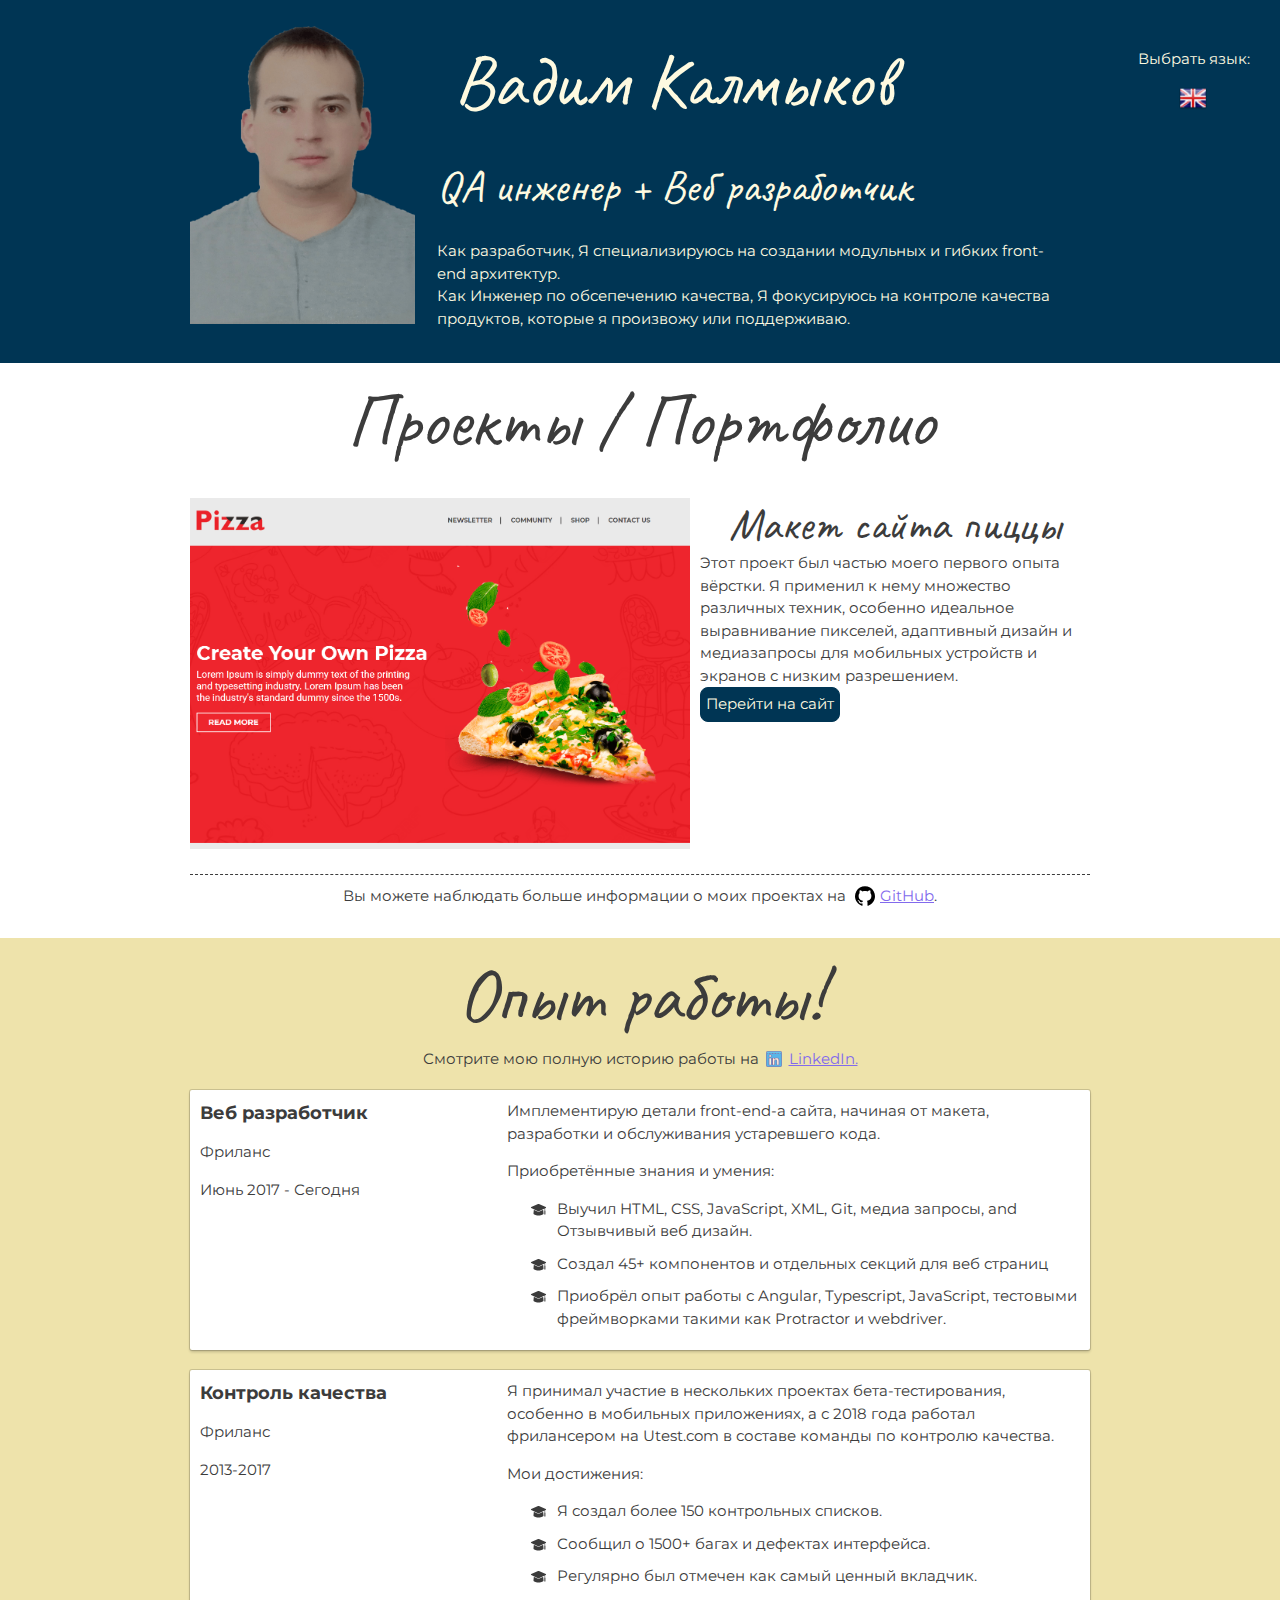
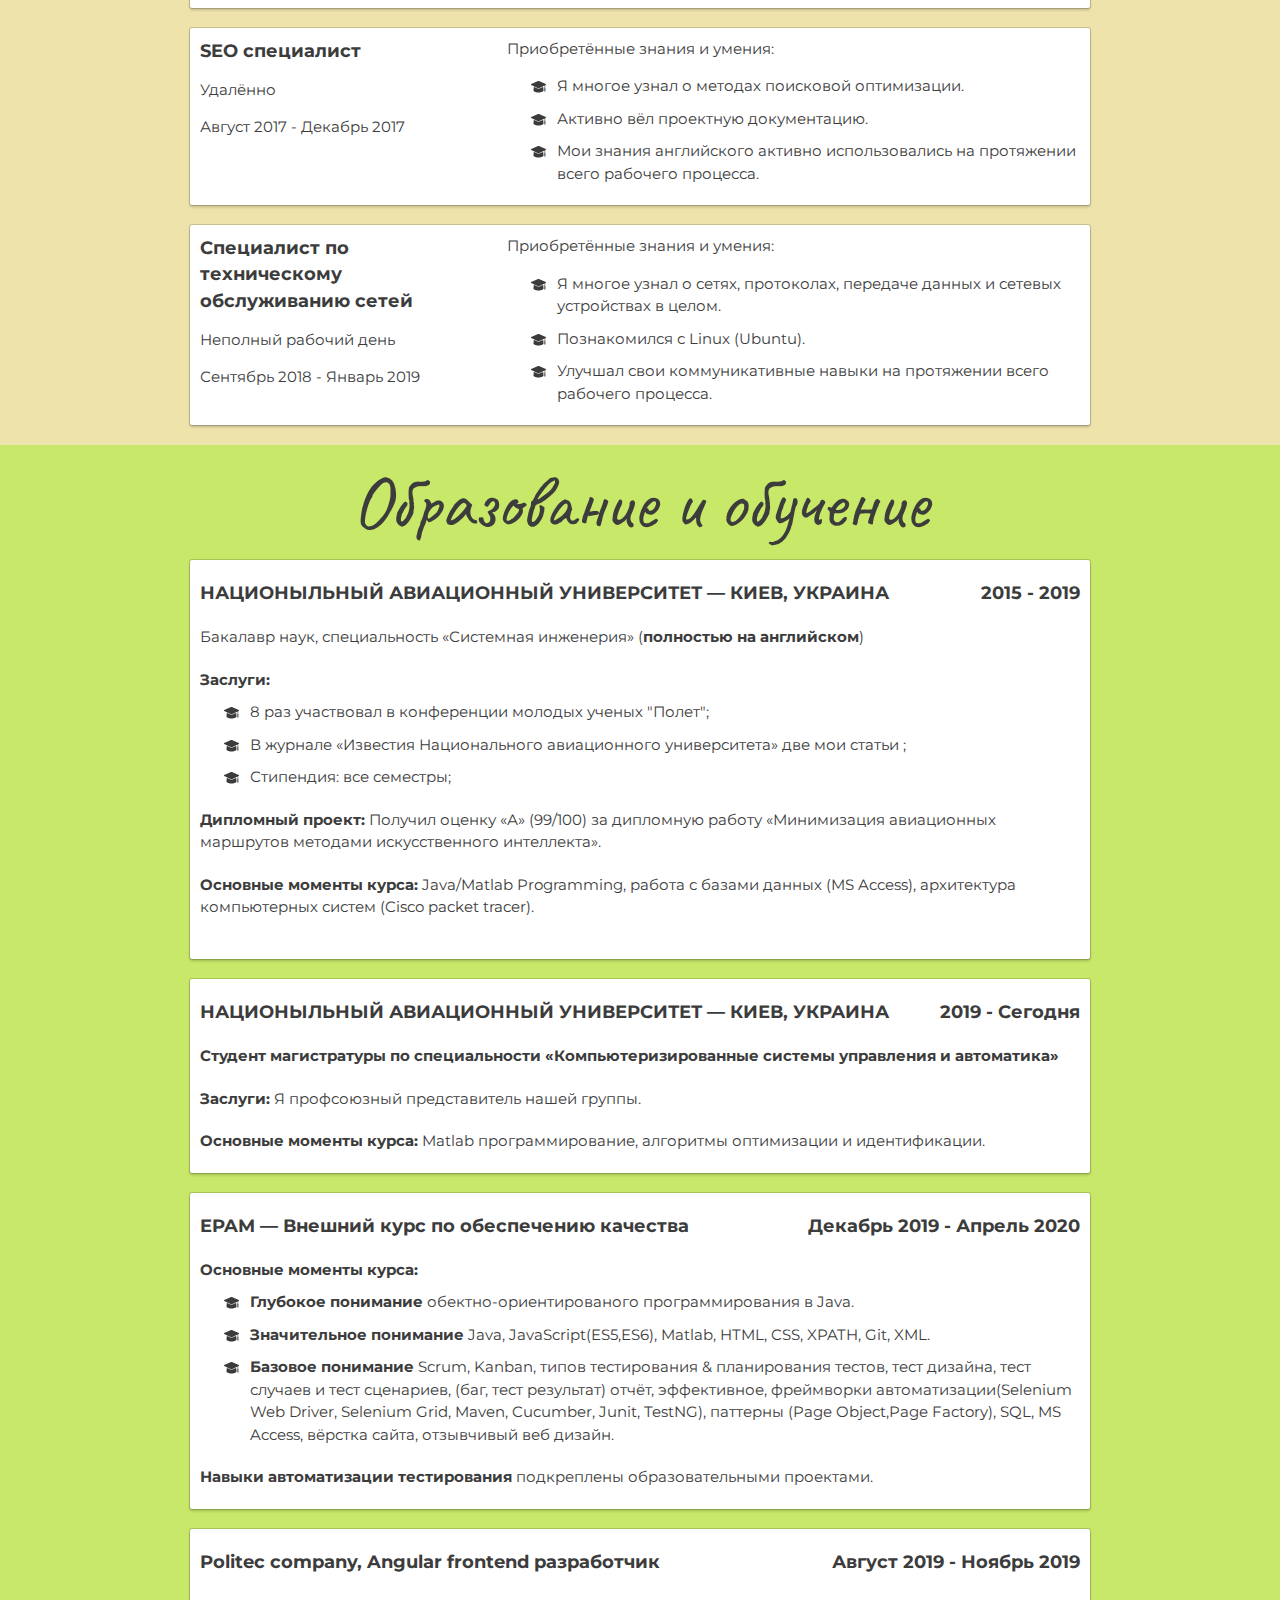
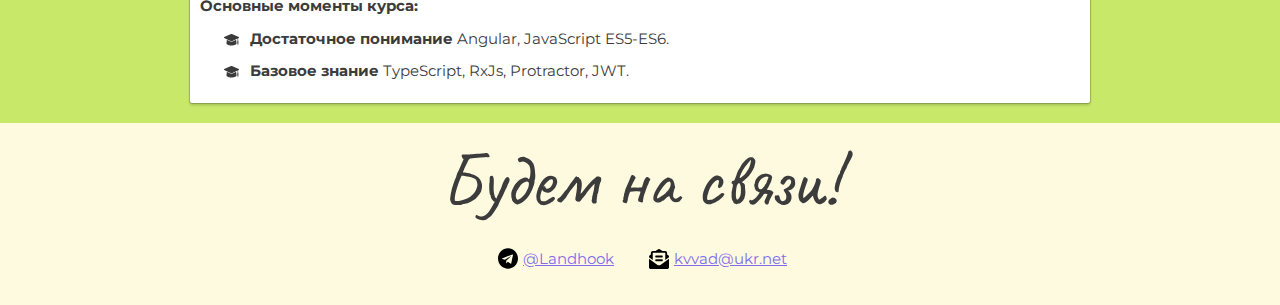
==== ru/ru.html @ dae9f6f8 "Russian localization added" ====
<!DOCTYPE html>
<html lang="ru">

<head>
    <meta charset="UTF-8">
    <title>Vadym Kalmykov</title>
    <link href="https://fonts.googleapis.com/css?family=Caveat|Montserrat:400,600&display=swap" rel="stylesheet">
    <link rel="stylesheet" href="../styles.css">
</head>

<body>
    <div class="container">
        <div class="wrapper">
            <main>
                <!-- *****************  About / Profile  ************************** -->
                <header>
                    <div class="lang">
                        <p>Выбрать язык:</p>
                        <a href="../index.html" class="flag"><img src="../img/uk.png" alt="English"></a>
                    </div>
                    <div class="content-wrap">
                        <img src="../img/kalmykov.png" alt="">
                        <div class="header-wrap">
                            <h1>Вадим Калмыков</h1>
                            <h2>QA инженер + Веб разработчик</h2>
                            <p>Как разработчик, Я специализируюсь на создании модульных и гибких front-end архитектур. <br> Как Инженер по обсепечению качества, Я фокусируюсь на контроле качества продуктов, которые я произвожу или поддерживаю.</p>
                        </div>
                    </div>
                </header>
                <!-- ******************** PROJECTS / PORTFOLIO *********************** -->
                <section class="portfolio">
                    <div class="content-wrap">
                        <h1>Проекты / Портфолио</h1>
                        <section class="project-item">
                            <img src="../img/pizza-layout.png" alt="">
                            <h2>Макет сайта пиццы</h2>
                            <p>Этот проект был частью моего первого опыта вёрстки. Я применил к нему множество различных техник, особенно идеальное выравнивание пикселей, адаптивный дизайн и медиазапросы для мобильных устройств и экранов с низким разрешением.</p>
                            <p><a class="btn" href="https://groomwall.github.io/pizza_layout/">Перейти на сайт</a></p>
                        </section>
                        <p>Вы можете наблюдать больше информации о моих проектах на <a href="https://github.com/GroomWall/" class="hyperlink"><img class="logo" src="../img/github.svg">GitHub</a>.</p>
                    </div>
                </section>
                <!-- ******************** Work Experience ******************** -->
                <section class="work">
                    <div class="content-wrap">
                        <h1>Опыт работы!</h1>
                        <p>Смотрите мою полную историю работы на<a href="https://www.linkedin.com/in/vadym-kalmykov-1a1b481a7/" class="hyperlink"><img class="logo" src="../img/linkedin.png">LinkedIn.</a></p>
                        <section class="work-section shader">
                            <div class="job-details">
                                <h3>Веб разработчик</h3>
                                <p>Фриланс</p>
                                <p>Июнь 2017 - Сегодня</p>
                            </div>
                            <div class="job-summary">
                                <p>Имплементирую детали front-end-a сайта, начиная от макета, разработки и обслуживания устаревшего кода.</p>
                                <p>Приобретённые знания и умения:</p>
                                <ul class="contributions">
                                    <li class="li-marker">Выучил HTML, CSS, JavaScript, XML, Git, медиа запросы, and Отзывчивый веб дизайн.</li>
                                    <li class="li-marker">Создал 45+ компонентов и отдельных секций для веб страниц</li>
                                    <li class="li-marker">Приобрёл опыт работы с Angular, Typescript, JavaScript, тестовыми фреймворками такими как Protractor и webdriver.</li>
                                </ul>
                            </div>
                        </section>
                        <section class="work-section shader">
                            <div class="job-details">
                                <h3>Контроль качества</h3>
                                <p>Фриланс</p>
                                <p>2013-2017</p>
                            </div>
                            <div class="job-summary">
                                <p>Я принимал участие в нескольких проектах бета-тестирования, особенно в мобильных приложениях, а с 2018 года работал фрилансером на Utest.com в составе команды по контролю качества.</p>
                                <p>Мои достижения:</p>
                                <ul class="contributions">
                                    <li class="li-marker">Я создал более 150 контрольных списков.</li>
                                    <li class="li-marker">Сообщил о 1500+ багах и дефектах интерфейса.</li>
                                    <li class="li-marker">Регулярно был отмечен как самый ценный вкладчик.</li>
                                </ul>
                            </div>
                        </section>
                        <section class="work-section shader">
                            <div class="job-details">
                                <h3>SEO специалист</h3>
                                <p>Удалённо</p>
                                <p>Август 2017 - Декабрь 2017</p>
                            </div>
                            <div class="job-summary">
                                <p>Приобретённые знания и умения:</p>
                                <ul class="contributions">
                                    <li class="li-marker">Я многое узнал о методах поисковой оптимизации.</li>
                                    <li class="li-marker">Активно вёл проектную документацию.</li>
                                    <li class="li-marker">Мои знания английского активно использовались на протяжении всего рабочего процесса.</li>
                                </ul>
                            </div>
                        </section>
                        <section class="work-section shader">
                            <div class="job-details">
                                <h3>Специалист по техническому обслуживанию сетей</h3>
                                <p>Неполный рабочий день</p>
                                <p>Сентябрь 2018 - Январь 2019</p>
                            </div>
                            <div class="job-summary">
                                <p>Приобретённые знания и умения:</p>
                                <ul class="contributions">
                                    <li class="li-marker">Я многое узнал о сетях, протоколах, передаче данных и сетевых устройствах в целом.</li>
                                    <li class="li-marker">Познакомился с Linux (Ubuntu).</li>
                                    <li class="li-marker">Улучшал свои коммуникативные навыки на протяжении всего рабочего процесса.</li>
                                </ul>
                            </div>
                        </section>
                </section>
                <!-- ******************** Education & CERTIFICATIONS ******************** -->
                <section class="education">
                    <div class="content-wrap">
                        <h1>Образование и обучение</h1>
                        <section class="education-item shader">
                            <h3>НАЦИОНЫЛЬНЫЙ АВИАЦИОННЫЙ УНИВЕРСИТЕТ — КИЕВ, УКРАИНА <span>2015 - 2019</span></h3>
                            <p>Бакалавр наук, специальность «Системная инженерия» (<b>полностью на английском</b>)</p>
                            <p><b>Заслуги:</b></p>
                            <ul>
                                <li class="li-marker li-education">8 раз участвовал в конференции молодых ученых "Полет";</li>
                                <li class="li-marker li-education">В журнале «Известия Национального авиационного университета» две мои статьи ;</li>
                                <li class="li-marker li-education">Стипендия: все семестры;</li>
                            </ul>
                            <p><b>Дипломный проект:</b> Получил оценку «А» (99/100) за дипломную работу «Минимизация авиационных маршрутов методами искусственного интеллекта».</p>
                            <p><b>Основные моменты курса:</b> Java/Matlab Programming, работа с базами данных (MS Access), архитектура компьютерных систем (Cisco packet tracer).</p>
                            </p>
                        </section>
                        <section class="education-item shader">
                            <h3>НАЦИОНЫЛЬНЫЙ АВИАЦИОННЫЙ УНИВЕРСИТЕТ — КИЕВ, УКРАИНА <span>2019 - Сегодня</span></h3>
                            <p><b>Студент магистратуры по специальности «Компьютеризированные системы управления и автоматика»</b></p>
                            <p><b>Заслуги:</b> Я профсоюзный представитель нашей группы.</p>
                            <p><b>Основные моменты курса:</b> Matlab программирование, алгоритмы оптимизации и идентификации.</p>
                        </section>
                        <section class="education-item shader">
                            <h3>EPAM — Внешний курс по обеспечению качества <span>Декабрь 2019 - Апрель 2020</span></h3>
                            <p><b>Основные моменты курса:</b></p>
                            <ul>
                                <li class="li-marker li-education"><b>Глубокое понимание</b> обектно-ориентированого программирования в Java.</li>
                                <li class="li-marker li-education"><b>Значительное понимание</b> Java, JavaScript(ES5,ES6), Matlab, HTML, CSS, XPATH, Git, XML.</li>
                                <li class="li-marker li-education"><b>Базовое понимание</b> Scrum, Kanban, типов тестирования & планирования тестов, тест дизайна, тест случаев и тест сценариев, (баг,
                                    тест результат) отчёт, эффективное, фреймворки автоматизации(Selenium Web Driver, Selenium Grid, Maven, Cucumber, Junit,
                                    TestNG), паттерны (Page Object,Page Factory), SQL, MS Access, вёрстка сайта, отзывчивый веб дизайн.</li>
                            </ul>
                            <p><b>Навыки автоматизации тестирования</b> подкреплены образовательными проектами.</ P>
                        </section>
                        <section class="education-item shader">
                            <h3>Politec company, Angular frontend разработчик <span>Август 2019 - Ноябрь 2019</span></h3>
                            <p><b>Основные моменты курса:</b></p>
                            <ul>
                                <li class="li-marker li-education"><b>Достаточное понимание</b> Angular, JavaScript ES5-ES6.</li>
                                <li class="li-marker li-education"><b>Базовое знание</b> TypeScript, RxJs, Protractor, JWT.</li>
                            </ul>
                        </section>
                    </div>
                </section>
                <!-- ******************** Contact Info ******************** -->
                <footer class="contacts">
                    <div class="content-wrap">
                        <h1>Будем на связи!</h1>
                        <ul class="contact-list">
                            <li><a href="#" class="hyperlink link"><img class="logo" src="../img/telegram.svg">@Landhook</a></li>
                            <li><a href="#" class="hyperlink link"><img class="logo" src="../img/envelop.svg">kvvad@ukr.net</a></li>
                        </ul>
                    </div>
                </footer>
            </main>
        </div>
    </div>
</body>

</html>
---- styles.css ----
/* COLORS
#F5F5F5 
#3C3C3C 
#6CCFF6 
#FAFF70 
#00B2CA 
#FBD1A2
#FFB7FF
#826AED
*/


/*-------------------------Global Styles------------------------------*/

* {
    margin: 0;
    padding: 0;
    box-sizing: border-box;
}

/* ---------The Box Model Fix----------*/
*,
*:before,
*:after {
    box-sizing: inherit;
}

body {
    color: #3C3C3C;
    font-family: 'Montserrat', sans-serif;
    font-size: 15px;
    line-height: 1.5;
}

img {
    width: 500px;
}

h1 {
    font-size: 5em;
    line-height: 1;
}

h1,
h2 {
    font-family: 'Caveat', cursive;
    font-weight: 400;
    margin: 0;
}

h2 {
    font-size: 3em;
    line-height: 1.2;
}

ul {
    list-style: none;
}

.container {
    position: relative;
    background-color: wheat;
    height: 100%;
    width: 100%;
}

.hyperlink {
    color: #826AED;
}

.hyperlink:hover {
    text-decoration: none;
}

.content-wrap {
    width: 900px;
    margin: 0 auto;
    padding: 20px 0;
}

.shader {
    background: #fff;
    padding: 10px;
    margin-top: 20px;
    box-shadow: 0 0 0 1px rgba(0, 0, 0, .15), 0 2px 3px rgba(0, 0, 0, .2);
    transition: box-shadow 83ms;
    border-radius: 2px;
}

.li-marker {
    margin-bottom: 10px;
}

.li-marker:before {
    background-image: url(img/grad-hat.svg);
    background-size: 17px 17px;
    background-repeat: no-repeat;
    display: inline-block;
    width: 17px;
    height: 17px;
    margin: 0 10px -5px -27px;
    content: "";
}

/*-------------------------Profile------------------------------*/
header {
    background: #003554;
    color: #fefae0;
}

header img {
    width: 25%;
    margin-right: 2%;
}

header p,
header h1,
header h2 {
    padding: 13px 0;
}

.header-wrap {
    width: 70%;
    display: inline-block;
}

.header-wrap h1 {
    margin-left: -25%;
}

.lang {
    display: inline-block;
    padding: 35px 30px 0 0;
    float: right;
    text-align: center;
}

.flag{
    padding: 40px;
}
/*-------------------------Projects------------------------------*/
.portfolio {
    background: #ffffff;
}

.portfolio .btn {
    color: #fefae0;
    border: 1px solid #003554;
    background: #003554;
    padding: 5px;
    text-decoration: none;
    border-radius: 8px;
    transition: color 0.5s, background 0.5s;
    display: inline-block;
}

.portfolio .btn:hover {
    background: none;
    color: #003554;
    /*background: rgba(0,53,84, 0.6);*/
}

.project-item {
    overflow: hidden;
    border-bottom: 1px dashed #3C3C3C;
    padding: 25px 0;
}

.project-item img {
    float: left;
    margin-right: 10px;
}

.project-item h2 {
    text-align: center;
}

.content-wrap h1 {
    text-align: center;
    margin-bottom: 15px;
}

.content-wrap>p {
    margin: 10px 0;
    text-align: center;
}


/*-------------------------Work Experience------------------------------*/

.work {
    background: #EEE3AB;
}

.work h2 {
    text-align: center;
}

.work h3 {
    margin-bottom: 15px;
}

.work-section {
    display: grid;
    grid-template-columns: 1fr 2fr;
    column-gap: 20px;
}

.work-section p {
    margin-bottom: 15px;
}

.contributions {
    margin-left: 50px;
}

/*-------------------------Education------------------------------*/
.education {
    background: #C7E868;
}

.li-education {
    margin-left: 50px;
}

.education h2 {
    text-align: center;
}

.education-item p,
.education-item h3 {
    padding: 10px 0;
}

.education-item span {
    float: right;
}


/*-------------------------Contact Info------------------------------*/
.contacts {
    background: #fefae0;
}

.contacts h1 {
    color: #3C3C3C;
}

.logo {
    display: inline-block;
    margin-bottom: -5px;
    width: 20px;
    padding: 0 5px;
}

.contact-list {
    list-style-type: none;
    padding: 0;
    display: flex;
    justify-content: center;
}

.link {
    padding: 15px;
    display: inline-block;
}
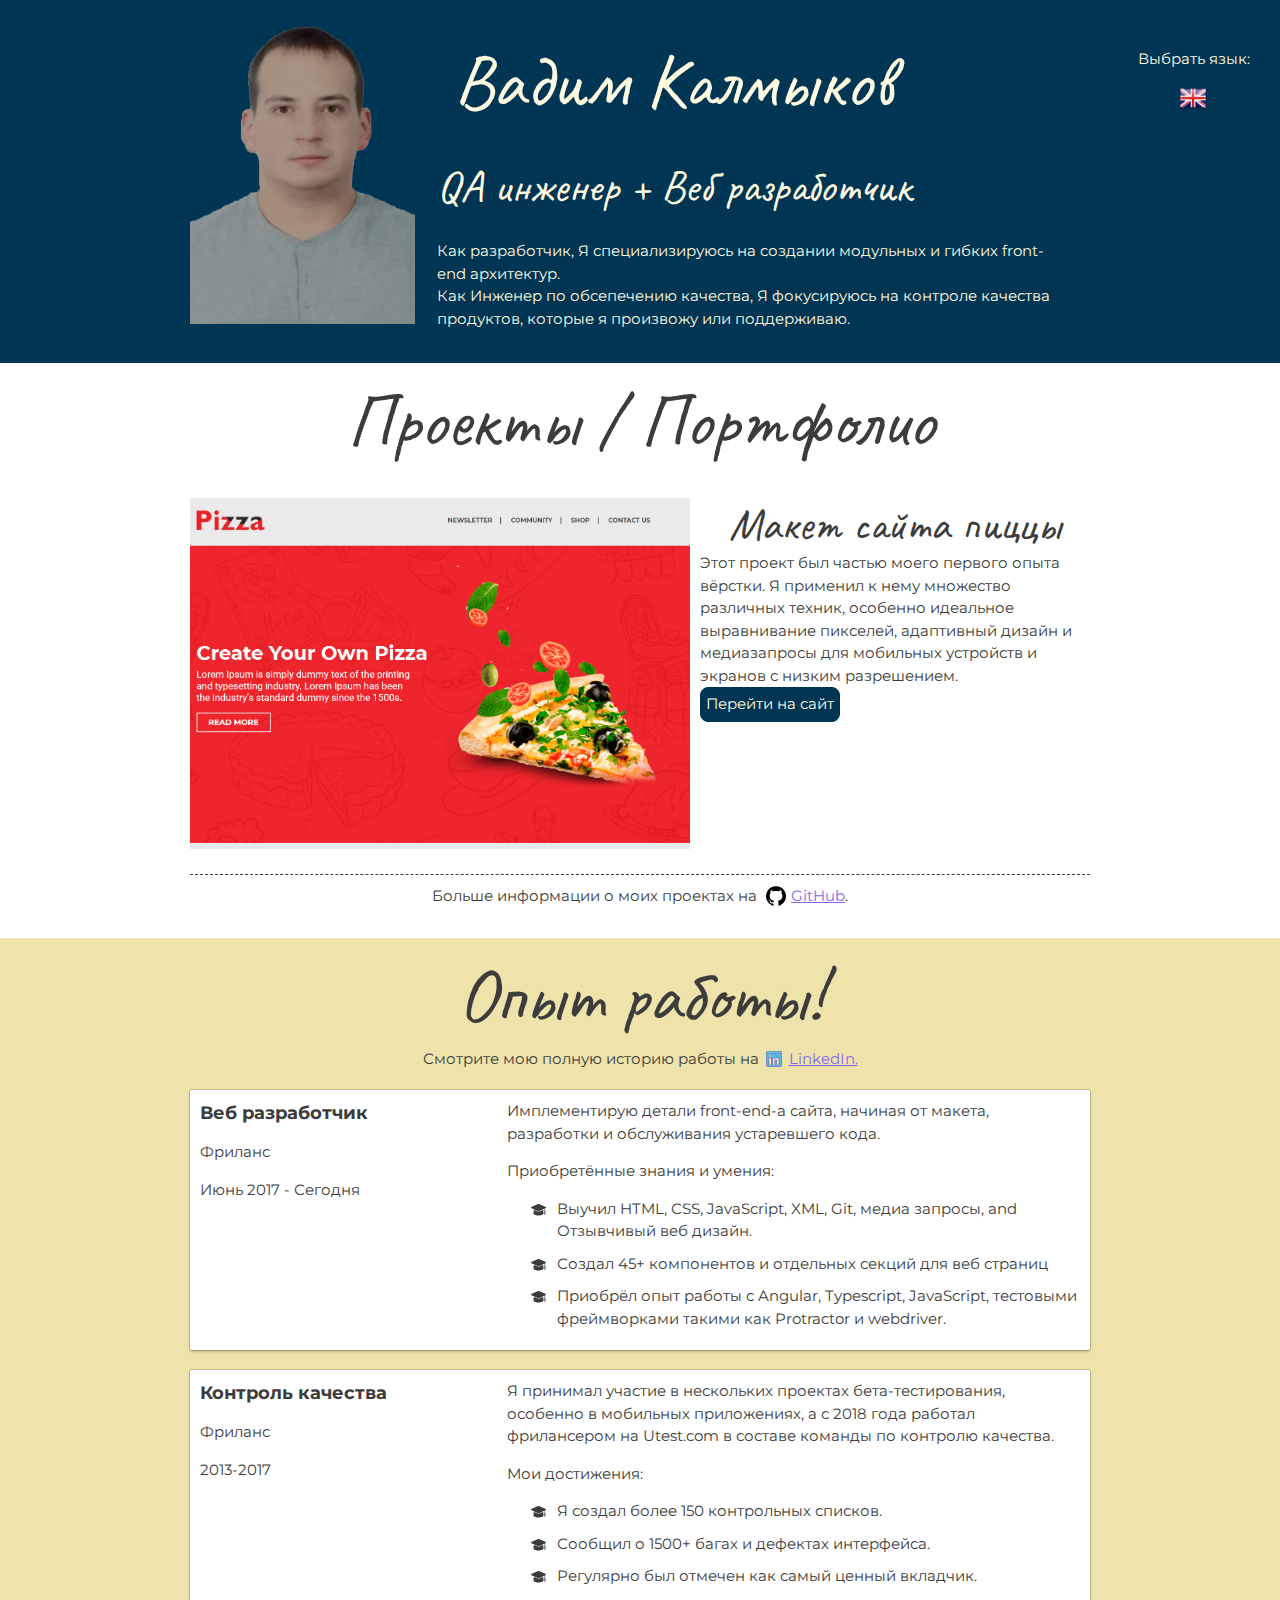
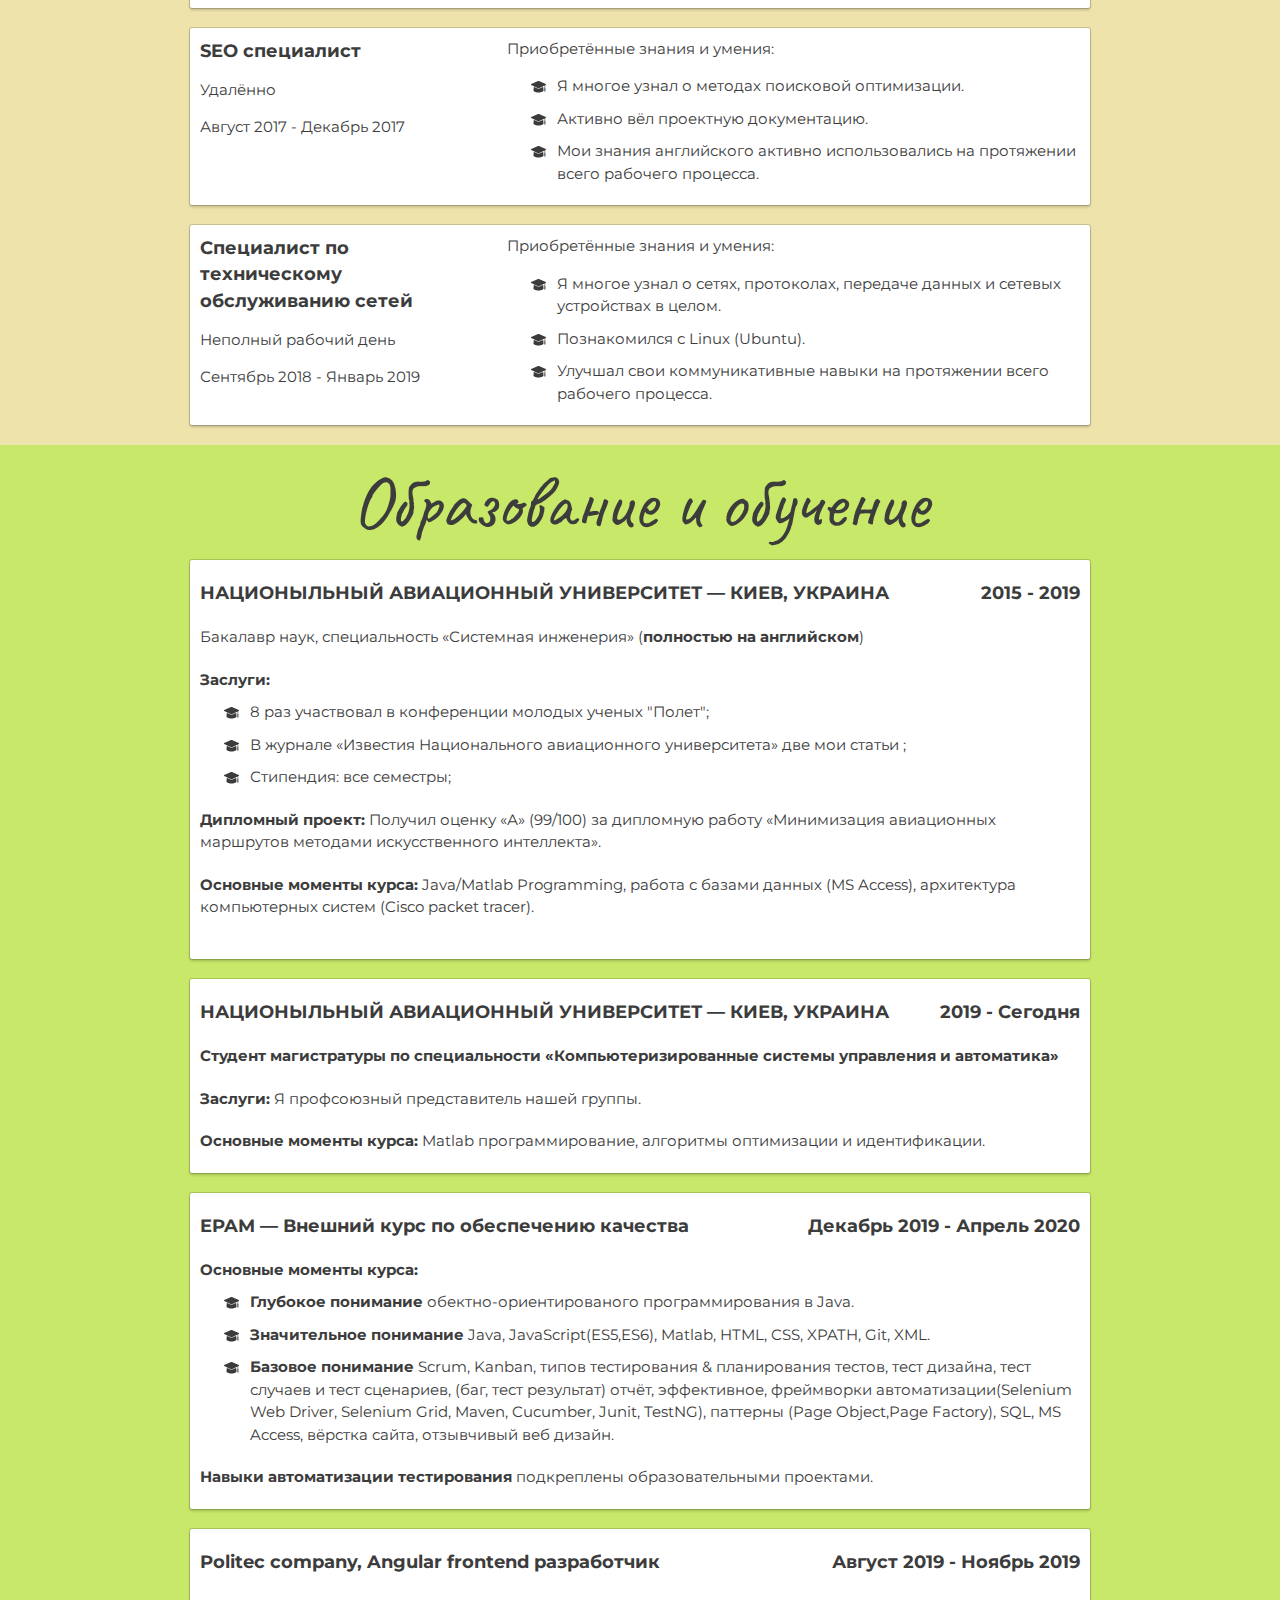
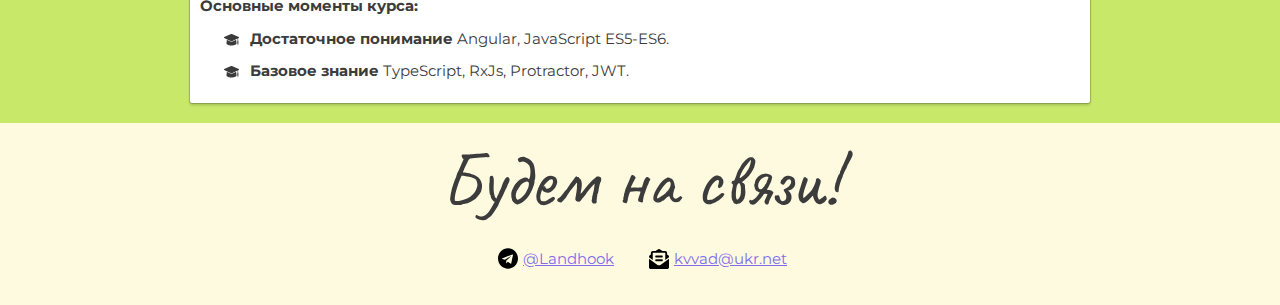
==== commit c9111016: "GitHub deployment fix" ====
--- a/ru/ru.html
+++ b/ru/ru.html
@@ -37,7 +37,7 @@
                             <p>Этот проект был частью моего первого опыта вёрстки. Я применил к нему множество различных техник, особенно идеальное выравнивание пикселей, адаптивный дизайн и медиазапросы для мобильных устройств и экранов с низким разрешением.</p>
                             <p><a class="btn" href="https://groomwall.github.io/pizza_layout/">Перейти на сайт</a></p>
                         </section>
-                        <p>Вы можете наблюдать больше информации о моих проектах на <a href="https://github.com/GroomWall/" class="hyperlink"><img class="logo" src="../img/github.svg">GitHub</a>.</p>
+                        <p>Больше информации о моих проектах на <a href="https://github.com/GroomWall/" class="hyperlink"><img class="logo" src="../img/github.svg">GitHub</a>.</p>
                     </div>
                 </section>
                 <!-- ******************** Work Experience ******************** -->
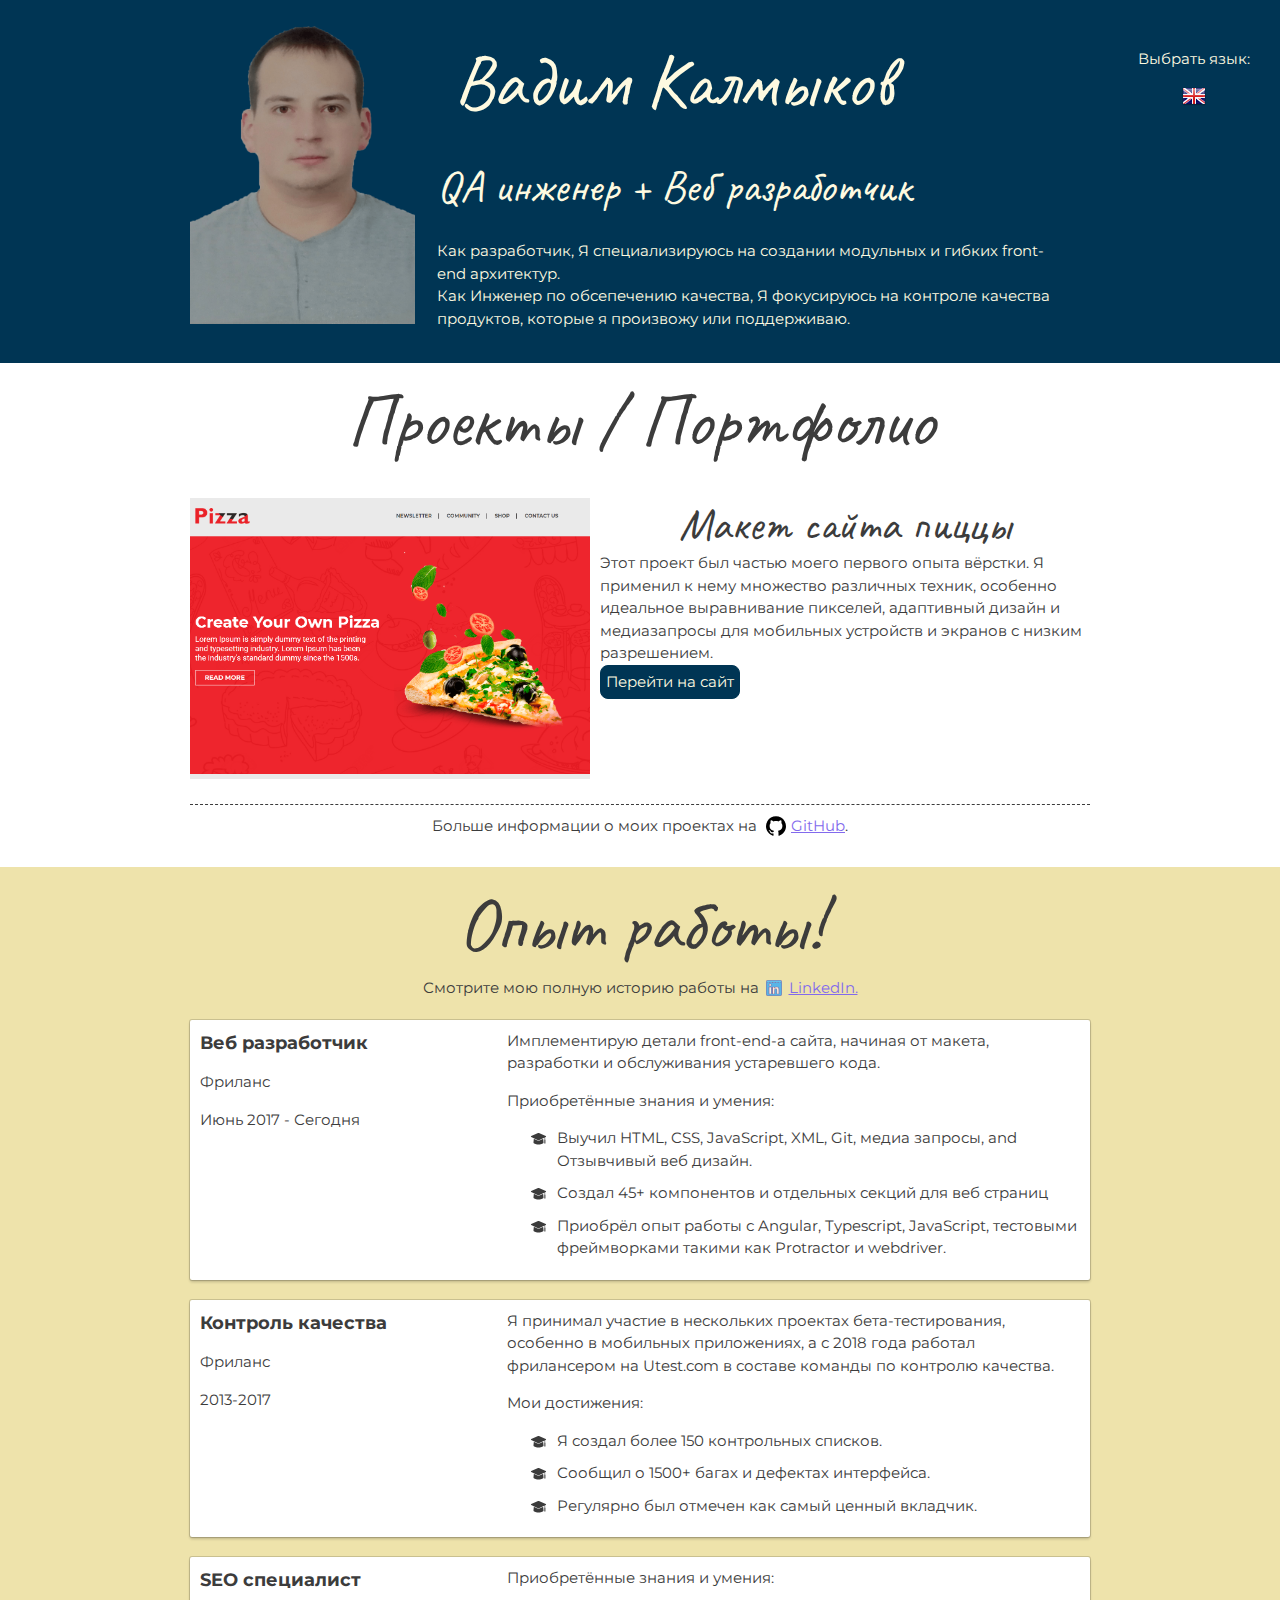
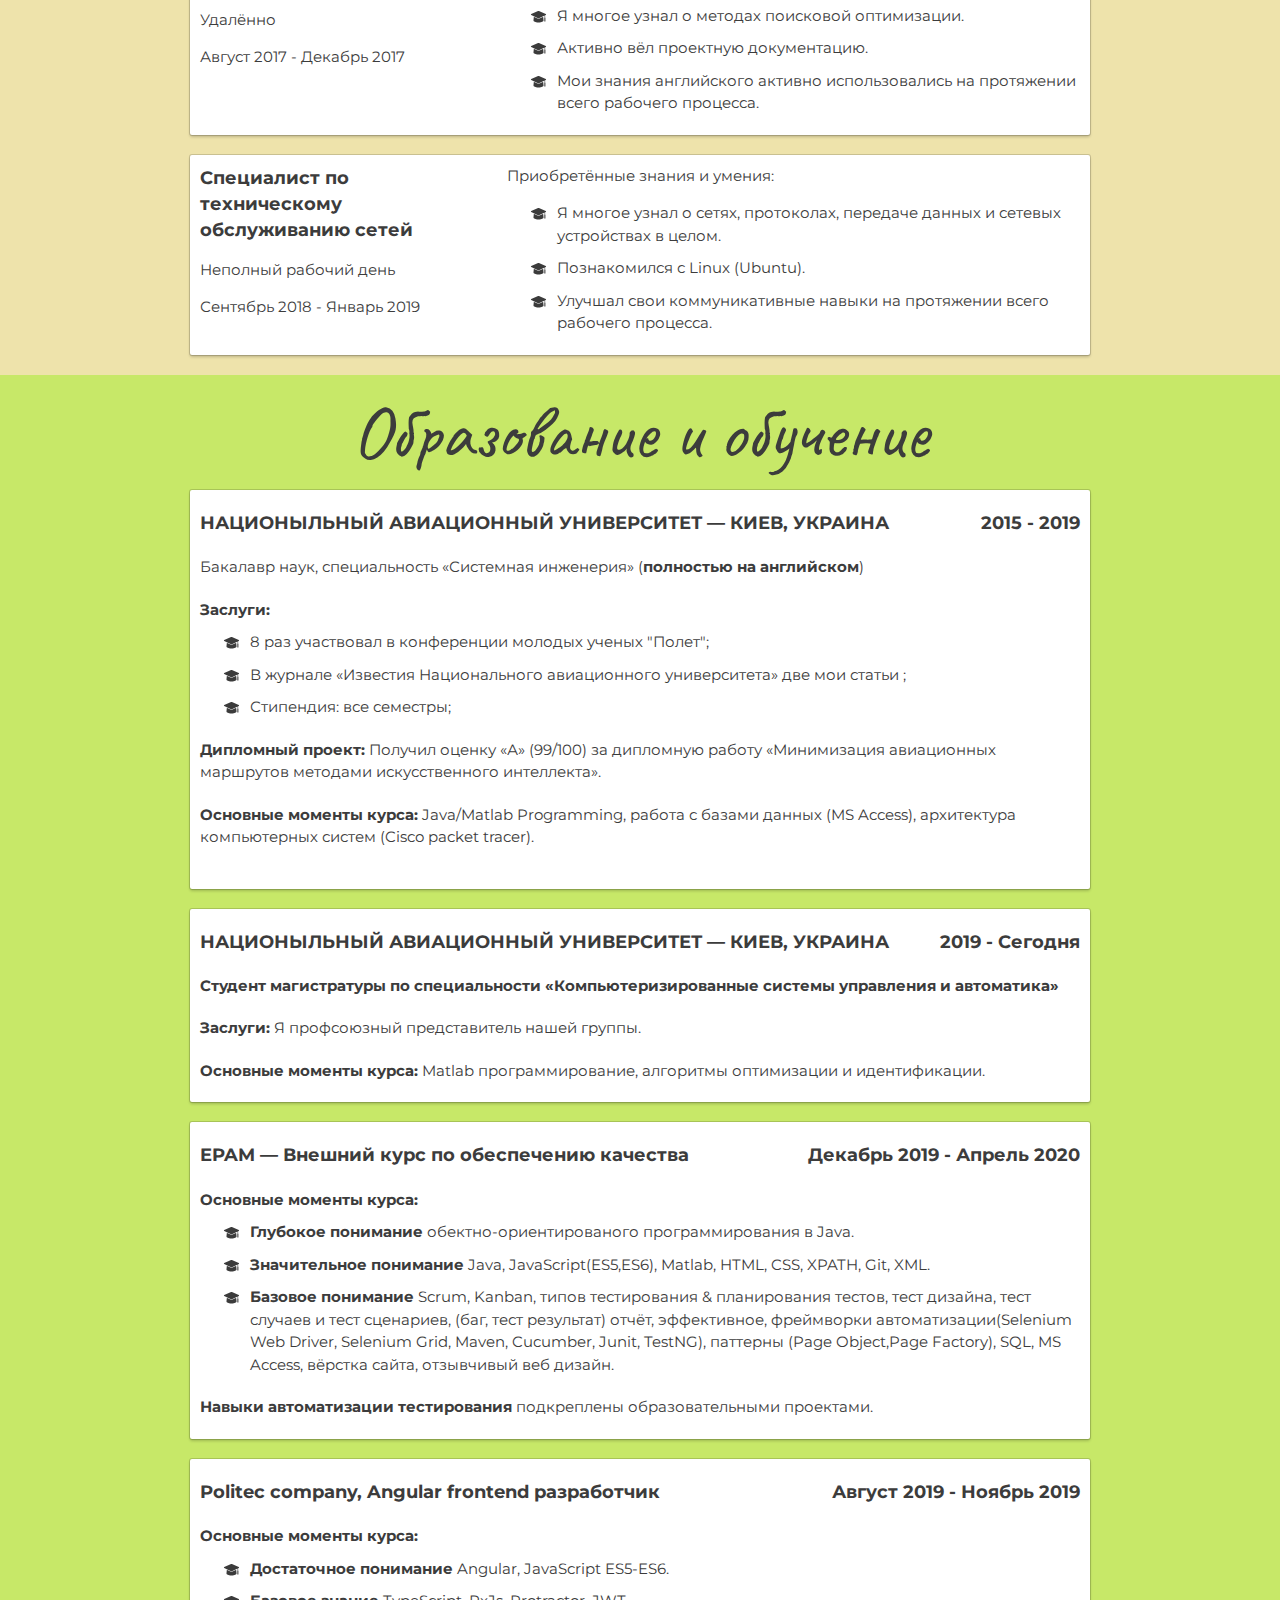
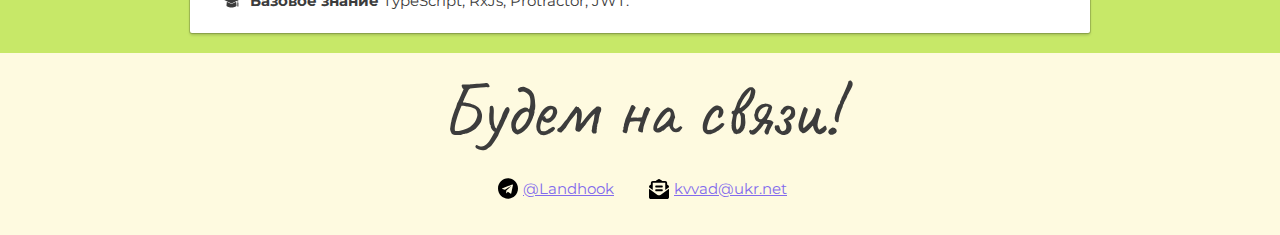
==== commit 58967425: "hot fixes" ====
--- a/ru/ru.html
+++ b/ru/ru.html
@@ -19,7 +19,7 @@
                         <a href="../index.html" class="flag"><img src="../img/uk.png" alt="English"></a>
                     </div>
                     <div class="content-wrap">
-                        <img src="../img/kalmykov.png" alt="">
+                        <img src="../img/kalmykov.png" id="profile-pic">
                         <div class="header-wrap">
                             <h1>Вадим Калмыков</h1>
                             <h2>QA инженер + Веб разработчик</h2>
@@ -32,7 +32,7 @@
                     <div class="content-wrap">
                         <h1>Проекты / Портфолио</h1>
                         <section class="project-item">
-                            <img src="../img/pizza-layout.png" alt="">
+                            <img src="../img/pizza-layout.png" id="pizza">
                             <h2>Макет сайта пиццы</h2>
                             <p>Этот проект был частью моего первого опыта вёрстки. Я применил к нему множество различных техник, особенно идеальное выравнивание пикселей, адаптивный дизайн и медиазапросы для мобильных устройств и экранов с низким разрешением.</p>
                             <p><a class="btn" href="https://groomwall.github.io/pizza_layout/">Перейти на сайт</a></p>
--- a/styles.css
+++ b/styles.css
@@ -32,10 +32,6 @@
     line-height: 1.5;
 }
 
-img {
-    width: 500px;
-}
-
 h1 {
     font-size: 5em;
     line-height: 1;
@@ -108,7 +104,7 @@
     color: #fefae0;
 }
 
-header img {
+#profile-pic {
     width: 25%;
     margin-right: 2%;
 }
@@ -143,6 +139,9 @@
     background: #ffffff;
 }
 
+#pizza {
+    width: 400px;
+}
 .portfolio .btn {
     color: #fefae0;
     border: 1px solid #003554;
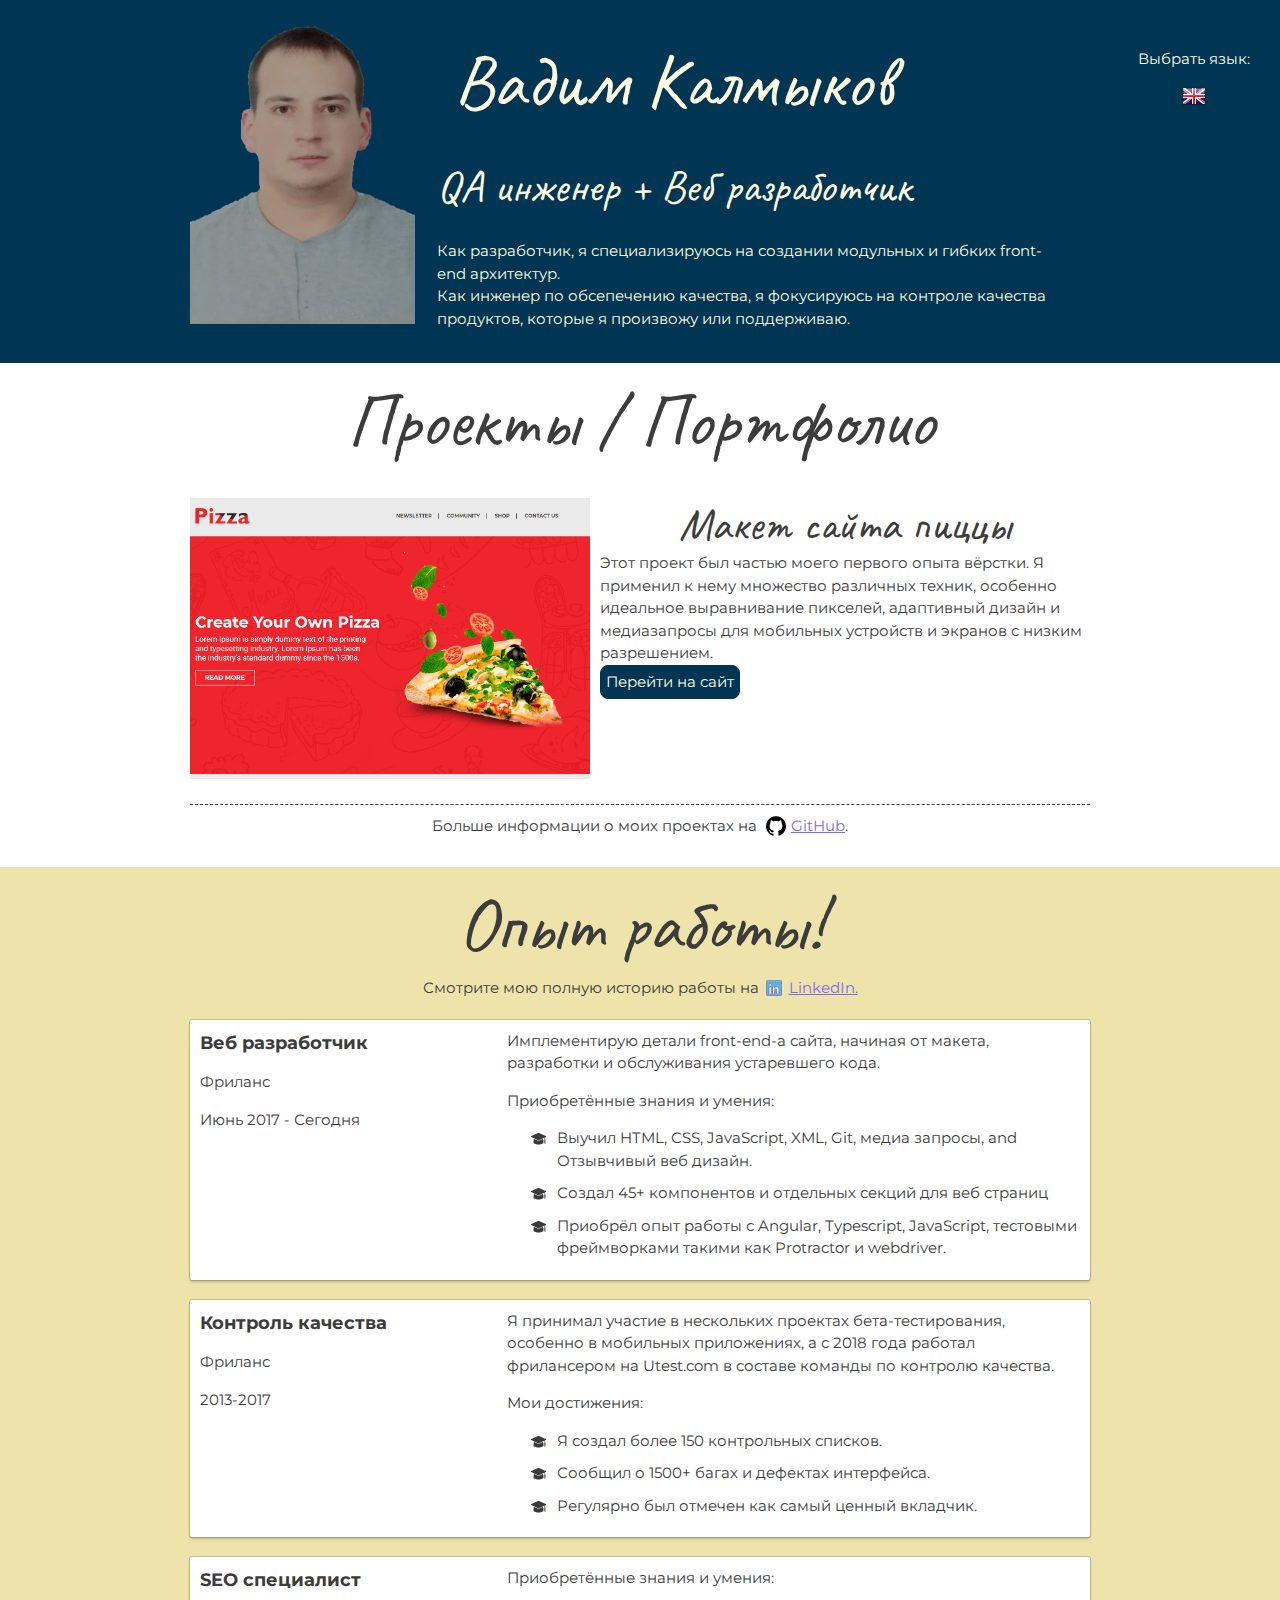
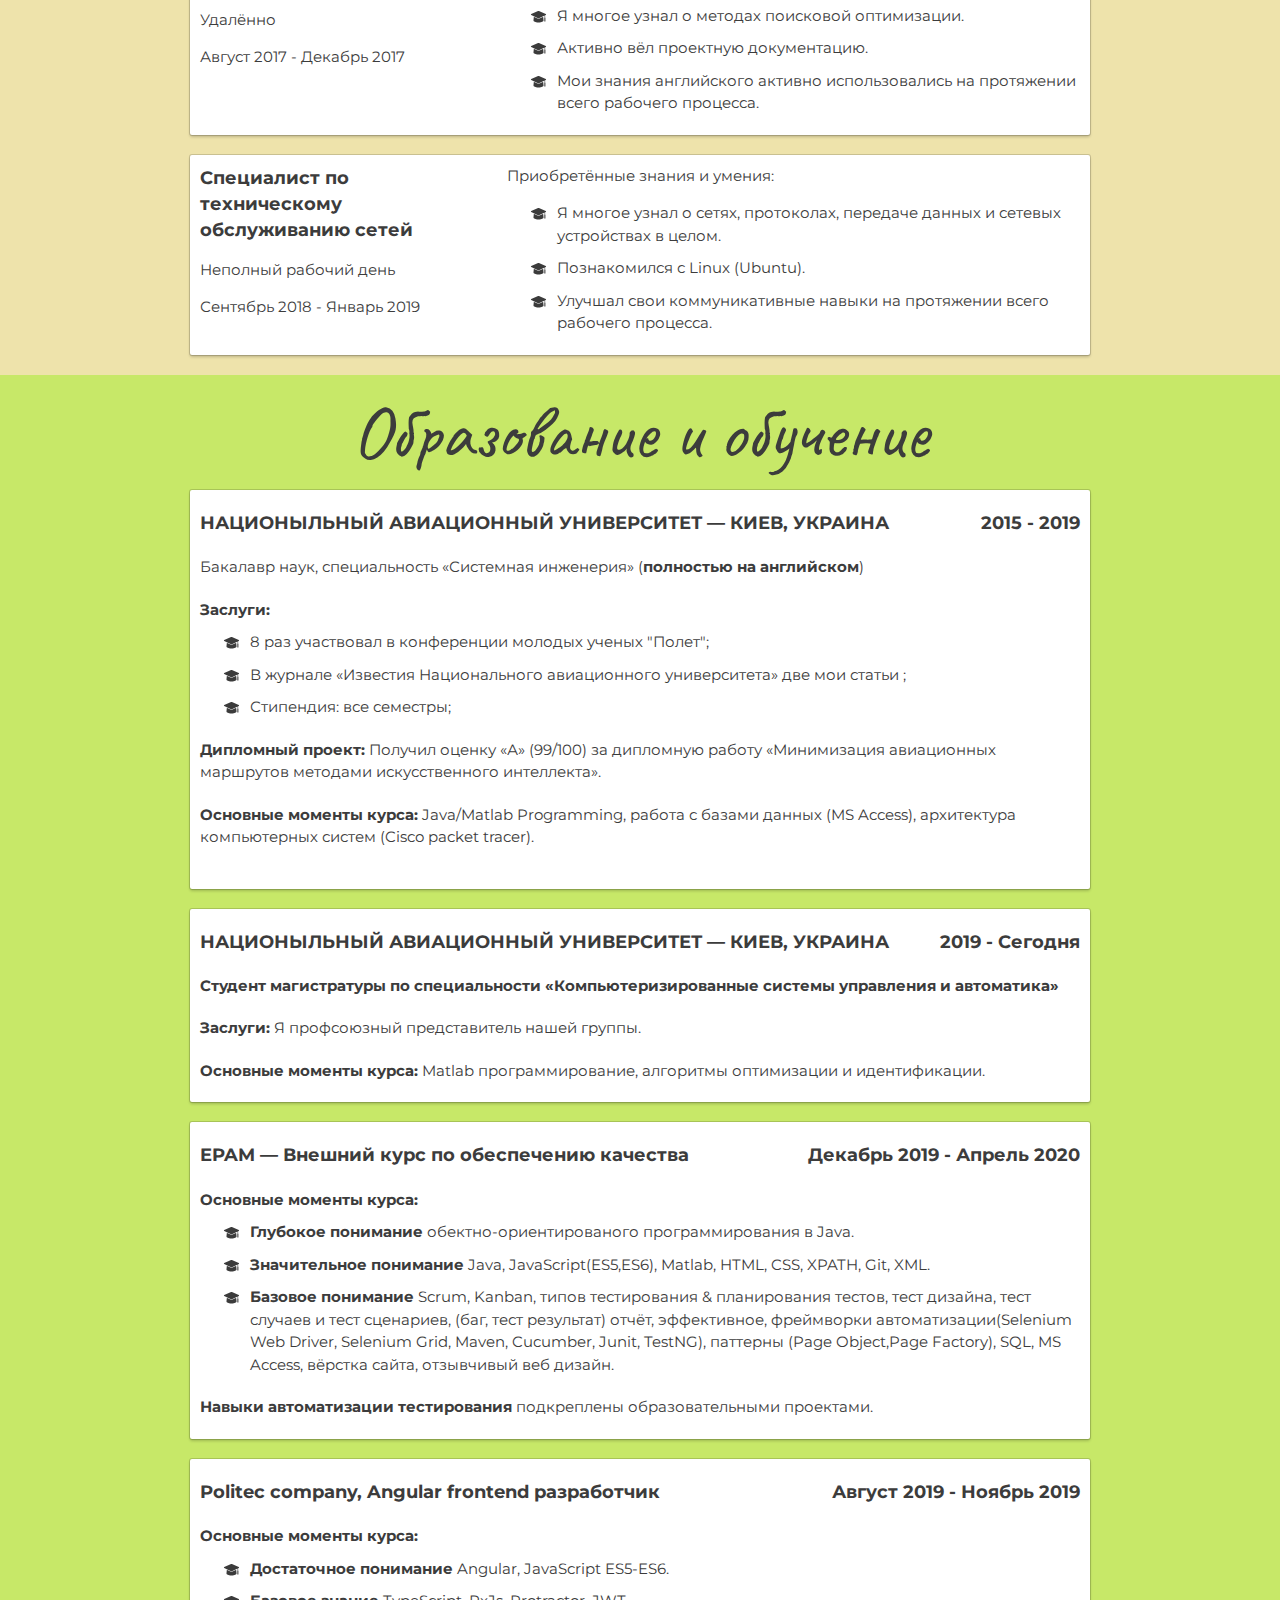
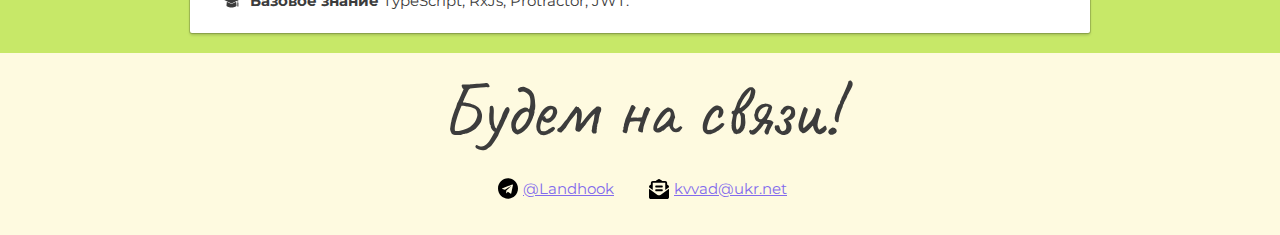
==== commit 639e9176: "Corrected some typos" ====
--- a/ru/ru.html
+++ b/ru/ru.html
@@ -23,7 +23,7 @@
                         <div class="header-wrap">
                             <h1>Вадим Калмыков</h1>
                             <h2>QA инженер + Веб разработчик</h2>
-                            <p>Как разработчик, Я специализируюсь на создании модульных и гибких front-end архитектур. <br> Как Инженер по обсепечению качества, Я фокусируюсь на контроле качества продуктов, которые я произвожу или поддерживаю.</p>
+                            <p>Как разработчик, я специализируюсь на создании модульных и гибких front-end архитектур. <br> Как инженер по обсепечению качества, я фокусируюсь на контроле качества продуктов, которые я произвожу или поддерживаю.</p>
                         </div>
                     </div>
                 </header>
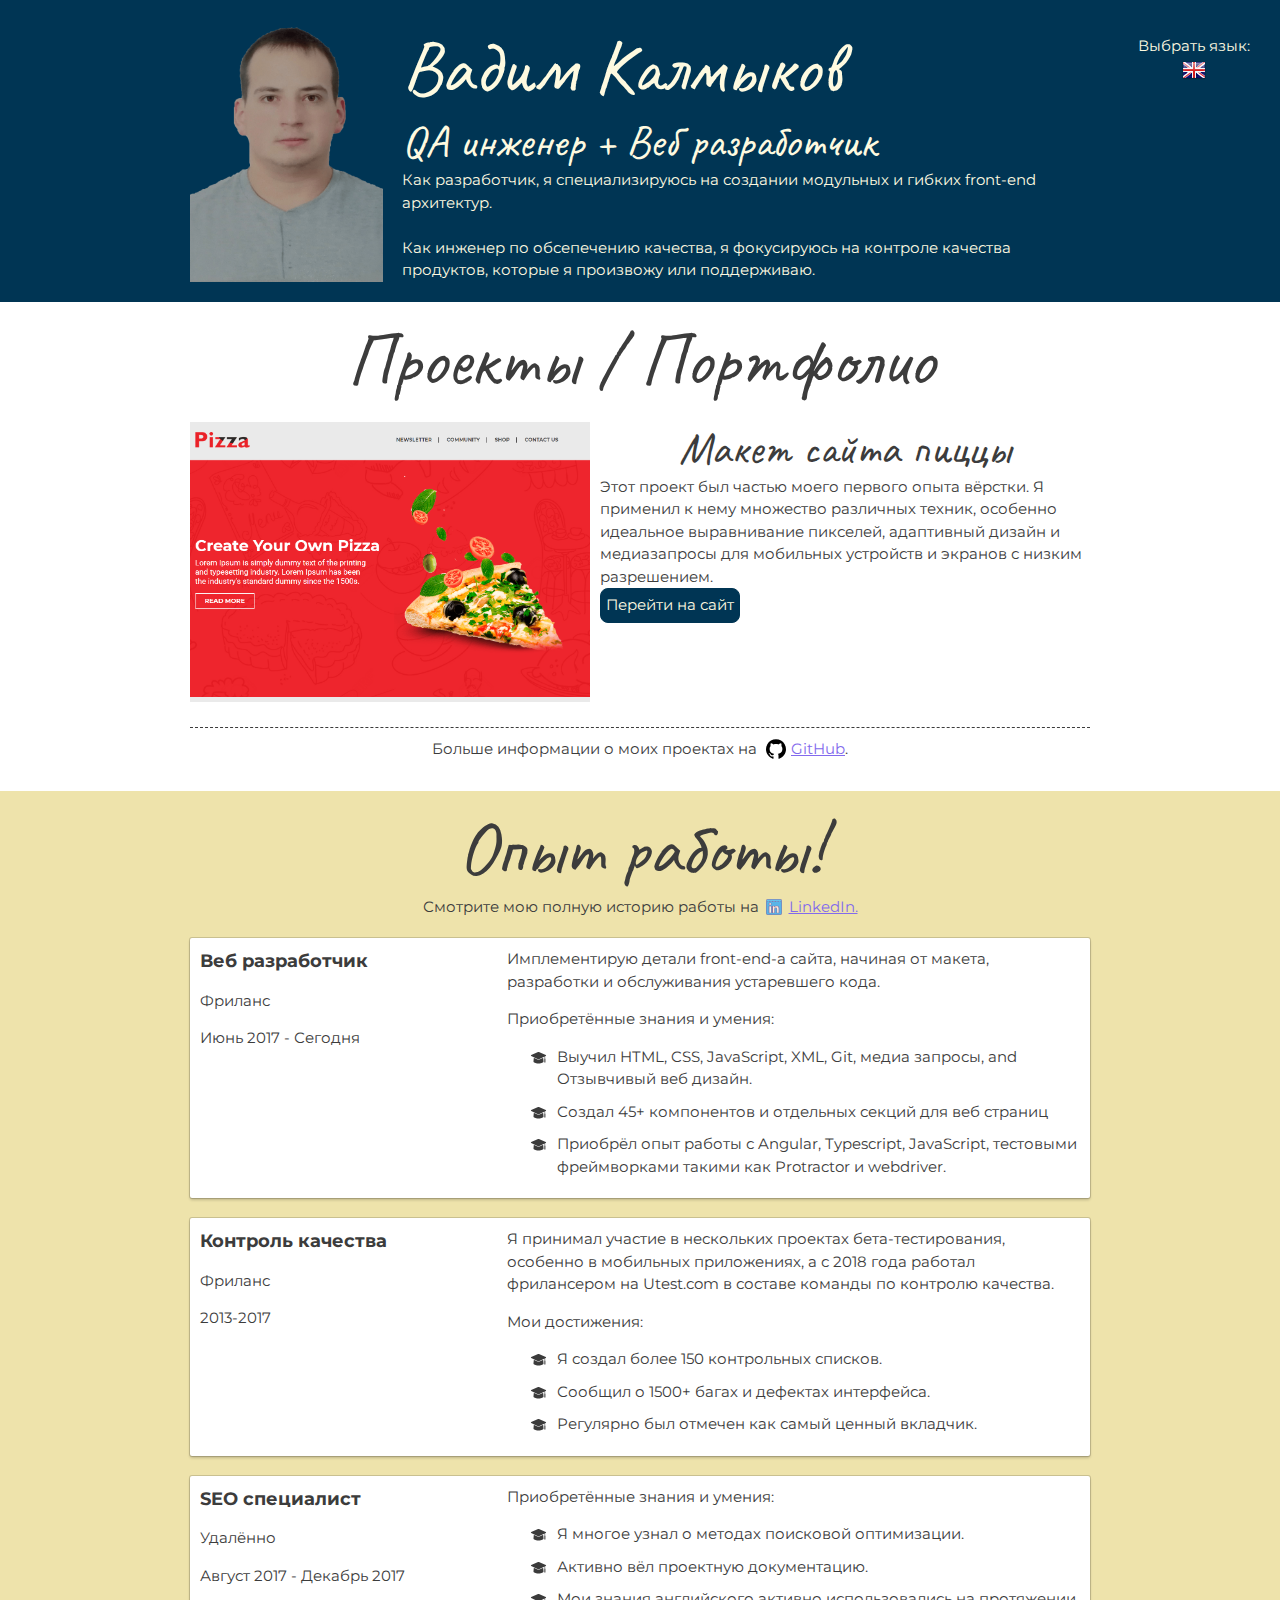
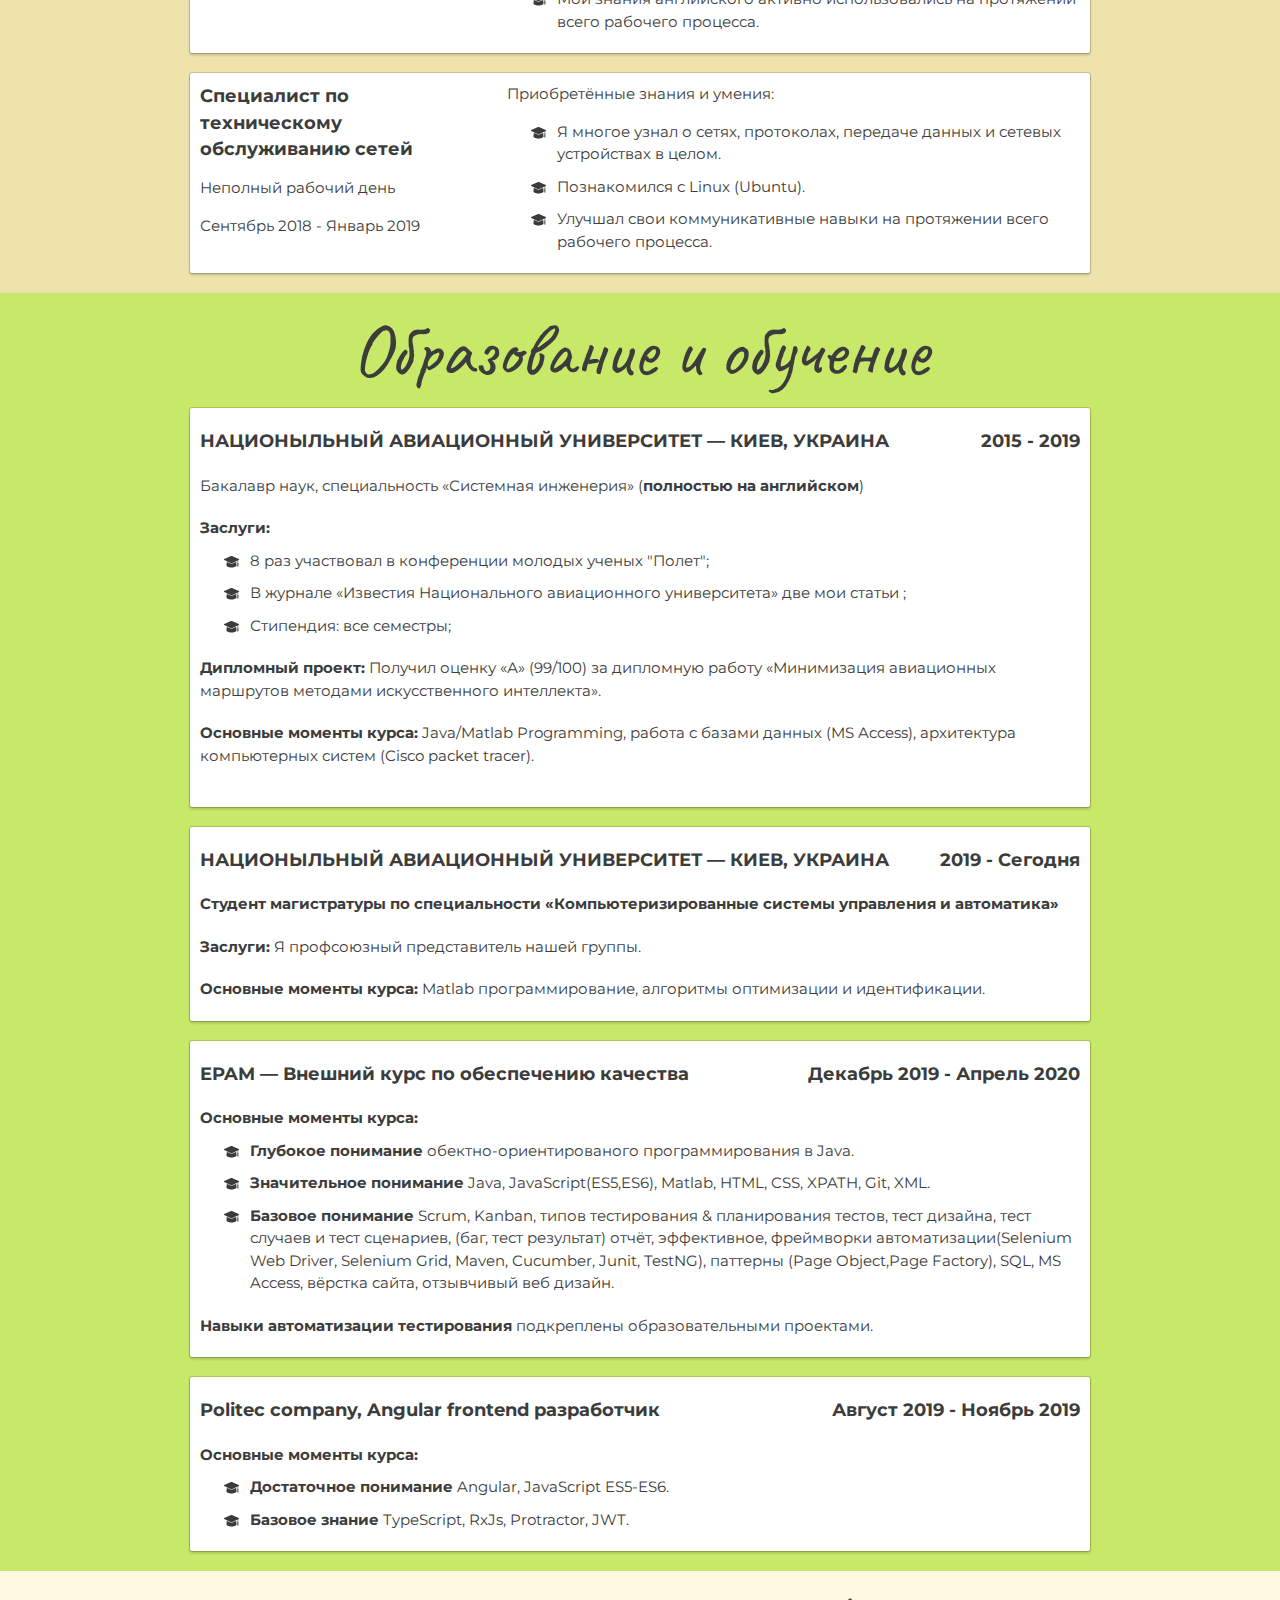
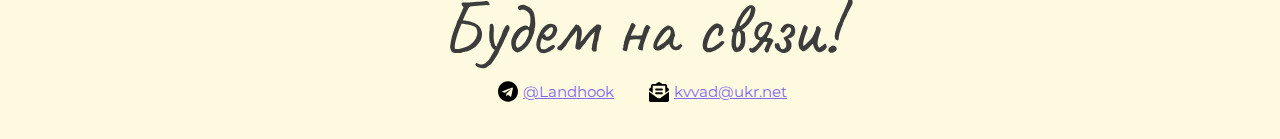
==== commit 15d7fb0d: "Header refactoring" ====
--- a/ru/ru.html
+++ b/ru/ru.html
@@ -18,12 +18,12 @@
                         <p>Выбрать язык:</p>
                         <a href="../index.html" class="flag"><img src="../img/uk.png" alt="English"></a>
                     </div>
-                    <div class="content-wrap">
+                    <div class="content-wrap content-header">
                         <img src="../img/kalmykov.png" id="profile-pic">
                         <div class="header-wrap">
                             <h1>Вадим Калмыков</h1>
                             <h2>QA инженер + Веб разработчик</h2>
-                            <p>Как разработчик, я специализируюсь на создании модульных и гибких front-end архитектур. <br> Как инженер по обсепечению качества, я фокусируюсь на контроле качества продуктов, которые я произвожу или поддерживаю.</p>
+                            <p>Как разработчик, я специализируюсь на создании модульных и гибких front-end архитектур. <br><br> Как инженер по обсепечению качества, я фокусируюсь на контроле качества продуктов, которые я произвожу или поддерживаю.</p>
                         </div>
                     </div>
                 </header>
--- a/styles.css
+++ b/styles.css
@@ -74,6 +74,10 @@
     padding: 20px 0;
 }
 
+.content-wrap h1 {
+    text-align: center;
+}
+
 .shader {
     background: #fff;
     padding: 10px;
@@ -105,35 +109,37 @@
 }
 
 #profile-pic {
-    width: 25%;
-    margin-right: 2%;
-}
-
-header p,
+    max-width: 112%;
+}
+
 header h1,
 header h2 {
-    padding: 13px 0;
-}
-
-.header-wrap {
-    width: 70%;
-    display: inline-block;
-}
-
-.header-wrap h1 {
-    margin-left: -25%;
+    padding: 10px 10px 0 0;
+}
+
+.header-wrap h1{
+    text-align: left;
 }
 
 .lang {
-    display: inline-block;
+    position: absolute;
     padding: 35px 30px 0 0;
-    float: right;
-    text-align: center;
-}
-
-.flag{
+    right: 0;
+    text-align: center;
+}
+
+.flag {
     padding: 40px;
 }
+
+.content-wrap.content-header {
+    display: grid;
+    width: 900px;
+    grid-template-columns: 1fr 4fr;
+    column-gap: 40px;
+    align-items: end;
+}
+
 /*-------------------------Projects------------------------------*/
 .portfolio {
     background: #ffffff;
@@ -142,6 +148,7 @@
 #pizza {
     width: 400px;
 }
+
 .portfolio .btn {
     color: #fefae0;
     border: 1px solid #003554;
@@ -174,10 +181,6 @@
     text-align: center;
 }
 
-.content-wrap h1 {
-    text-align: center;
-    margin-bottom: 15px;
-}
 
 .content-wrap>p {
     margin: 10px 0;
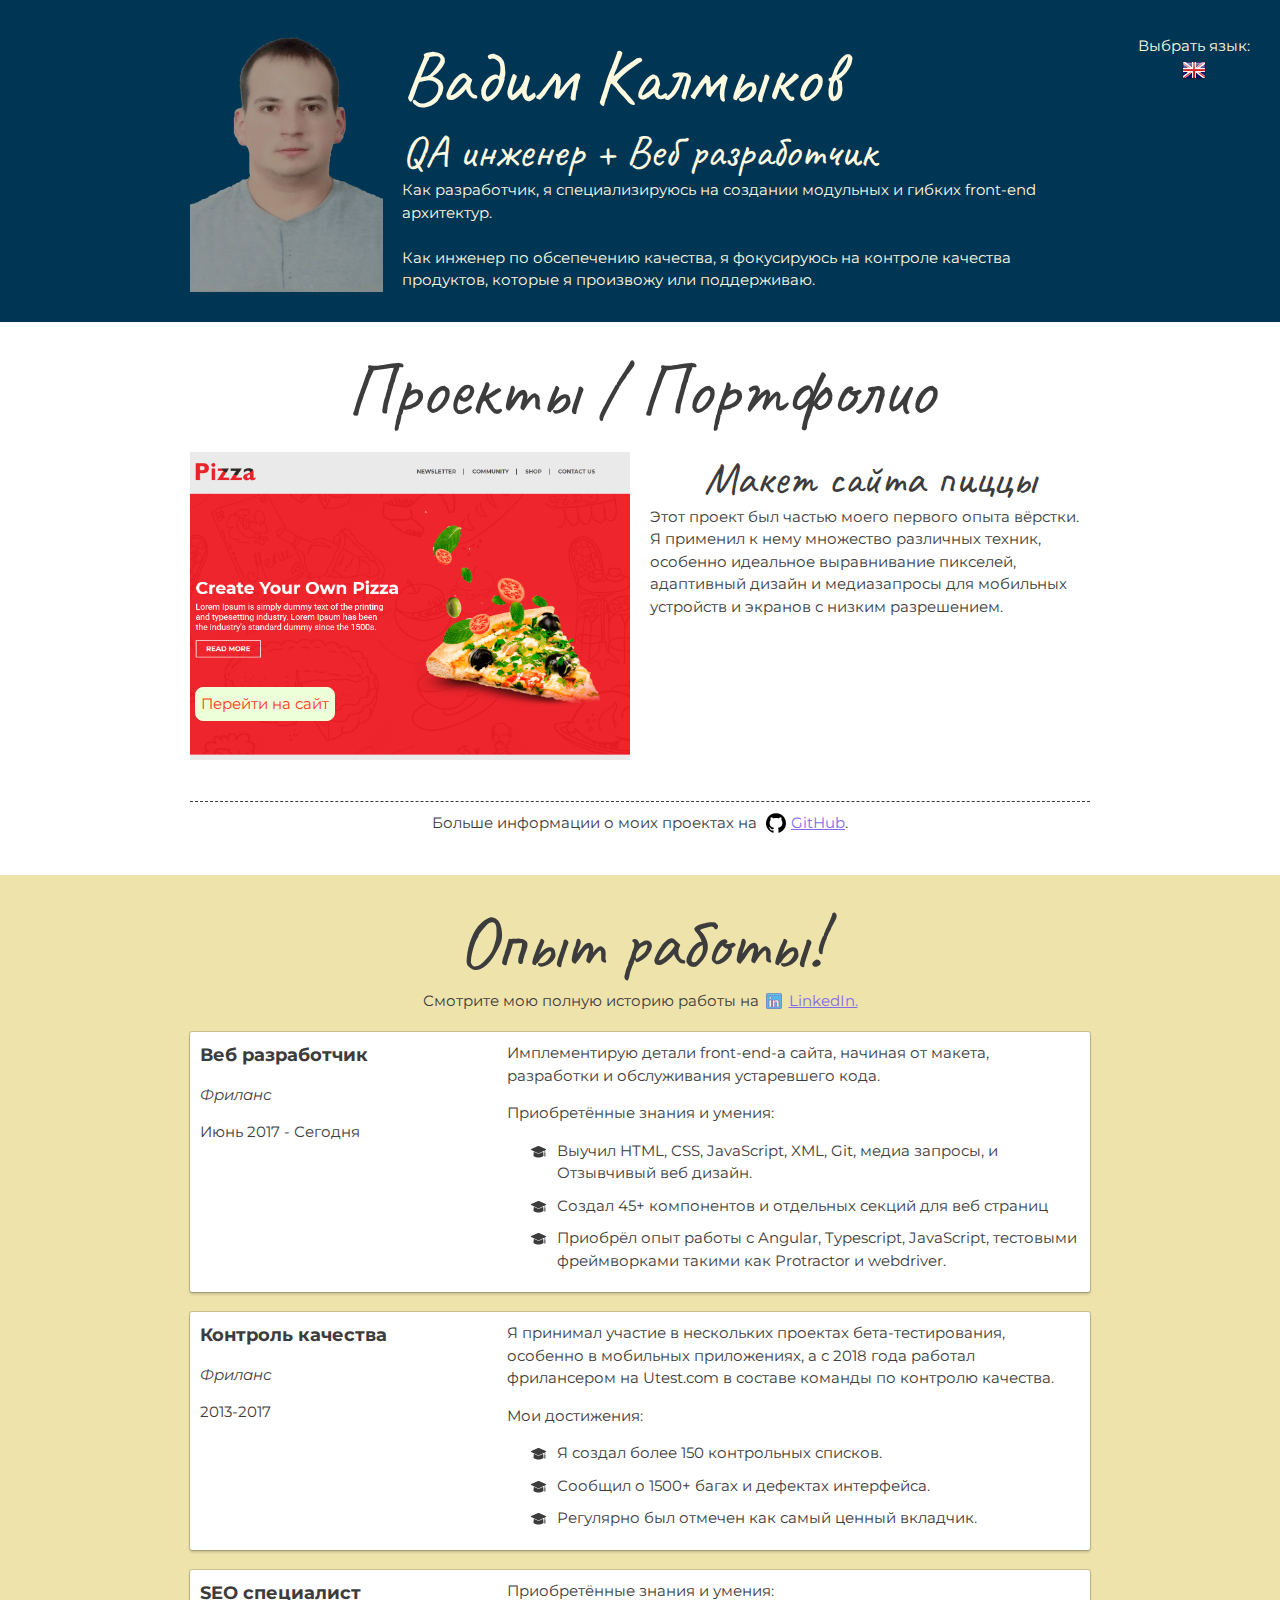
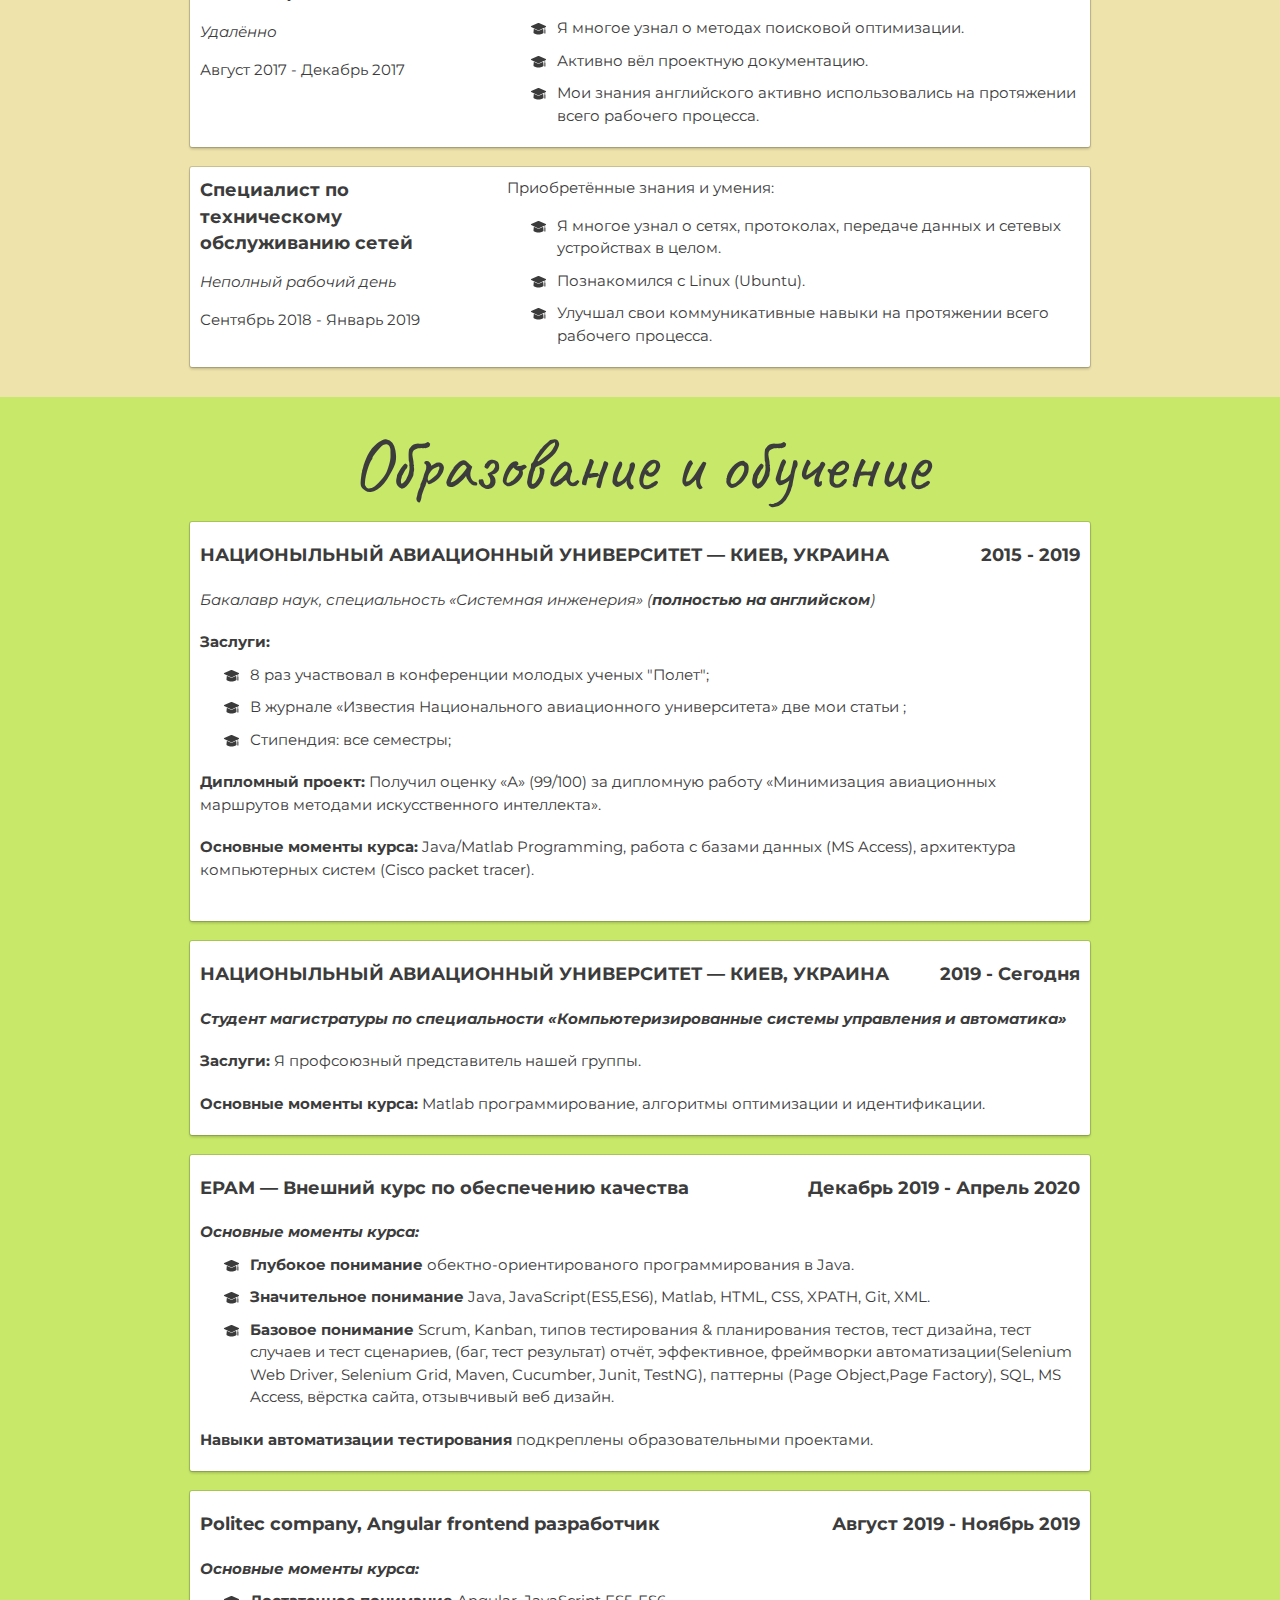
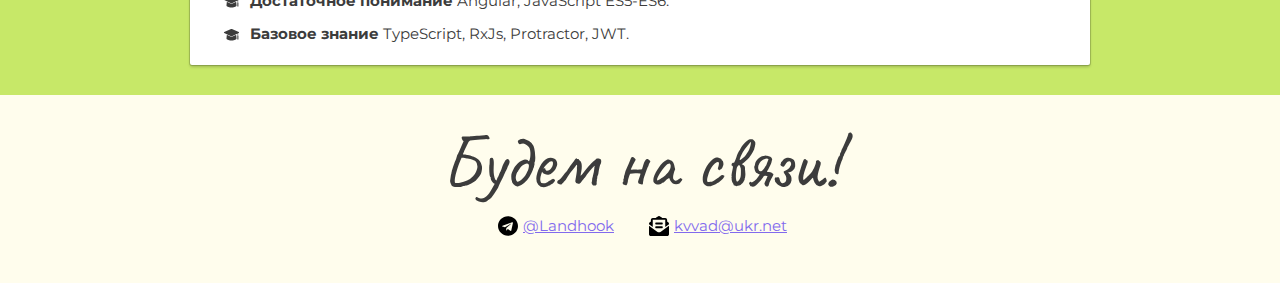
==== commit adde42fd: "portfolio section refactoring" ====
--- a/ru/ru.html
+++ b/ru/ru.html
@@ -32,10 +32,14 @@
                     <div class="content-wrap">
                         <h1>Проекты / Портфолио</h1>
                         <section class="project-item">
-                            <img src="../img/pizza-layout.png" id="pizza">
-                            <h2>Макет сайта пиццы</h2>
-                            <p>Этот проект был частью моего первого опыта вёрстки. Я применил к нему множество различных техник, особенно идеальное выравнивание пикселей, адаптивный дизайн и медиазапросы для мобильных устройств и экранов с низким разрешением.</p>
-                            <p><a class="btn" href="https://groomwall.github.io/pizza_layout/">Перейти на сайт</a></p>
+                            <div class="project-image">
+                                <img src="../img/pizza-layout.png" id="pizza">
+                                <a class="btn" href="https://groomwall.github.io/pizza_layout/">Перейти на сайт</a>
+                            </div>
+                            <div class="project-description">
+                                <h2>Макет сайта пиццы</h2>
+                                <p>Этот проект был частью моего первого опыта вёрстки. Я применил к нему множество различных техник, особенно идеальное выравнивание пикселей, адаптивный дизайн и медиазапросы для мобильных устройств и экранов с низким разрешением.</p>
+                            </div>
                         </section>
                         <p>Больше информации о моих проектах на <a href="https://github.com/GroomWall/" class="hyperlink"><img class="logo" src="../img/github.svg">GitHub</a>.</p>
                     </div>
@@ -55,7 +59,7 @@
                                 <p>Имплементирую детали front-end-a сайта, начиная от макета, разработки и обслуживания устаревшего кода.</p>
                                 <p>Приобретённые знания и умения:</p>
                                 <ul class="contributions">
-                                    <li class="li-marker">Выучил HTML, CSS, JavaScript, XML, Git, медиа запросы, and Отзывчивый веб дизайн.</li>
+                                    <li class="li-marker">Выучил HTML, CSS, JavaScript, XML, Git, медиа запросы, и Отзывчивый веб дизайн.</li>
                                     <li class="li-marker">Создал 45+ компонентов и отдельных секций для веб страниц</li>
                                     <li class="li-marker">Приобрёл опыт работы с Angular, Typescript, JavaScript, тестовыми фреймворками такими как Protractor и webdriver.</li>
                                 </ul>
--- a/styles.css
+++ b/styles.css
@@ -49,6 +49,11 @@
     line-height: 1.2;
 }
 
+h3 + p {
+    font-style: italic;
+}
+
+
 ul {
     list-style: none;
 }
@@ -71,7 +76,7 @@
 .content-wrap {
     width: 900px;
     margin: 0 auto;
-    padding: 20px 0;
+    padding: 30px 0;
 }
 
 .content-wrap h1 {
@@ -145,35 +150,36 @@
     background: #ffffff;
 }
 
-#pizza {
-    width: 400px;
-}
-
 .portfolio .btn {
-    color: #fefae0;
-    border: 1px solid #003554;
-    background: #003554;
+    color: #FF3A20;
+    border: 1px solid #EDFFD9;
+    background: #EDFFD9;
     padding: 5px;
     text-decoration: none;
     border-radius: 8px;
     transition: color 0.5s, background 0.5s;
-    display: inline-block;
+    display: inline-flex;
+    position: relative;
+    left: 5px;
+    bottom: 80px;
 }
 
 .portfolio .btn:hover {
     background: none;
-    color: #003554;
-    /*background: rgba(0,53,84, 0.6);*/
+    color: #EDFFD9;
 }
 
 .project-item {
     overflow: hidden;
+    display: grid;
+    grid-template-columns:1fr 1fr;
+    grid-gap: 20px;
     border-bottom: 1px dashed #3C3C3C;
-    padding: 25px 0;
+    padding: 25px 0 0 0;
 }
 
 .project-item img {
-    float: left;
+    width: 100%;
     margin-right: 10px;
 }
 
@@ -241,7 +247,7 @@
 
 /*-------------------------Contact Info------------------------------*/
 .contacts {
-    background: #fefae0;
+    background: #FFFDED;
 }
 
 .contacts h1 {
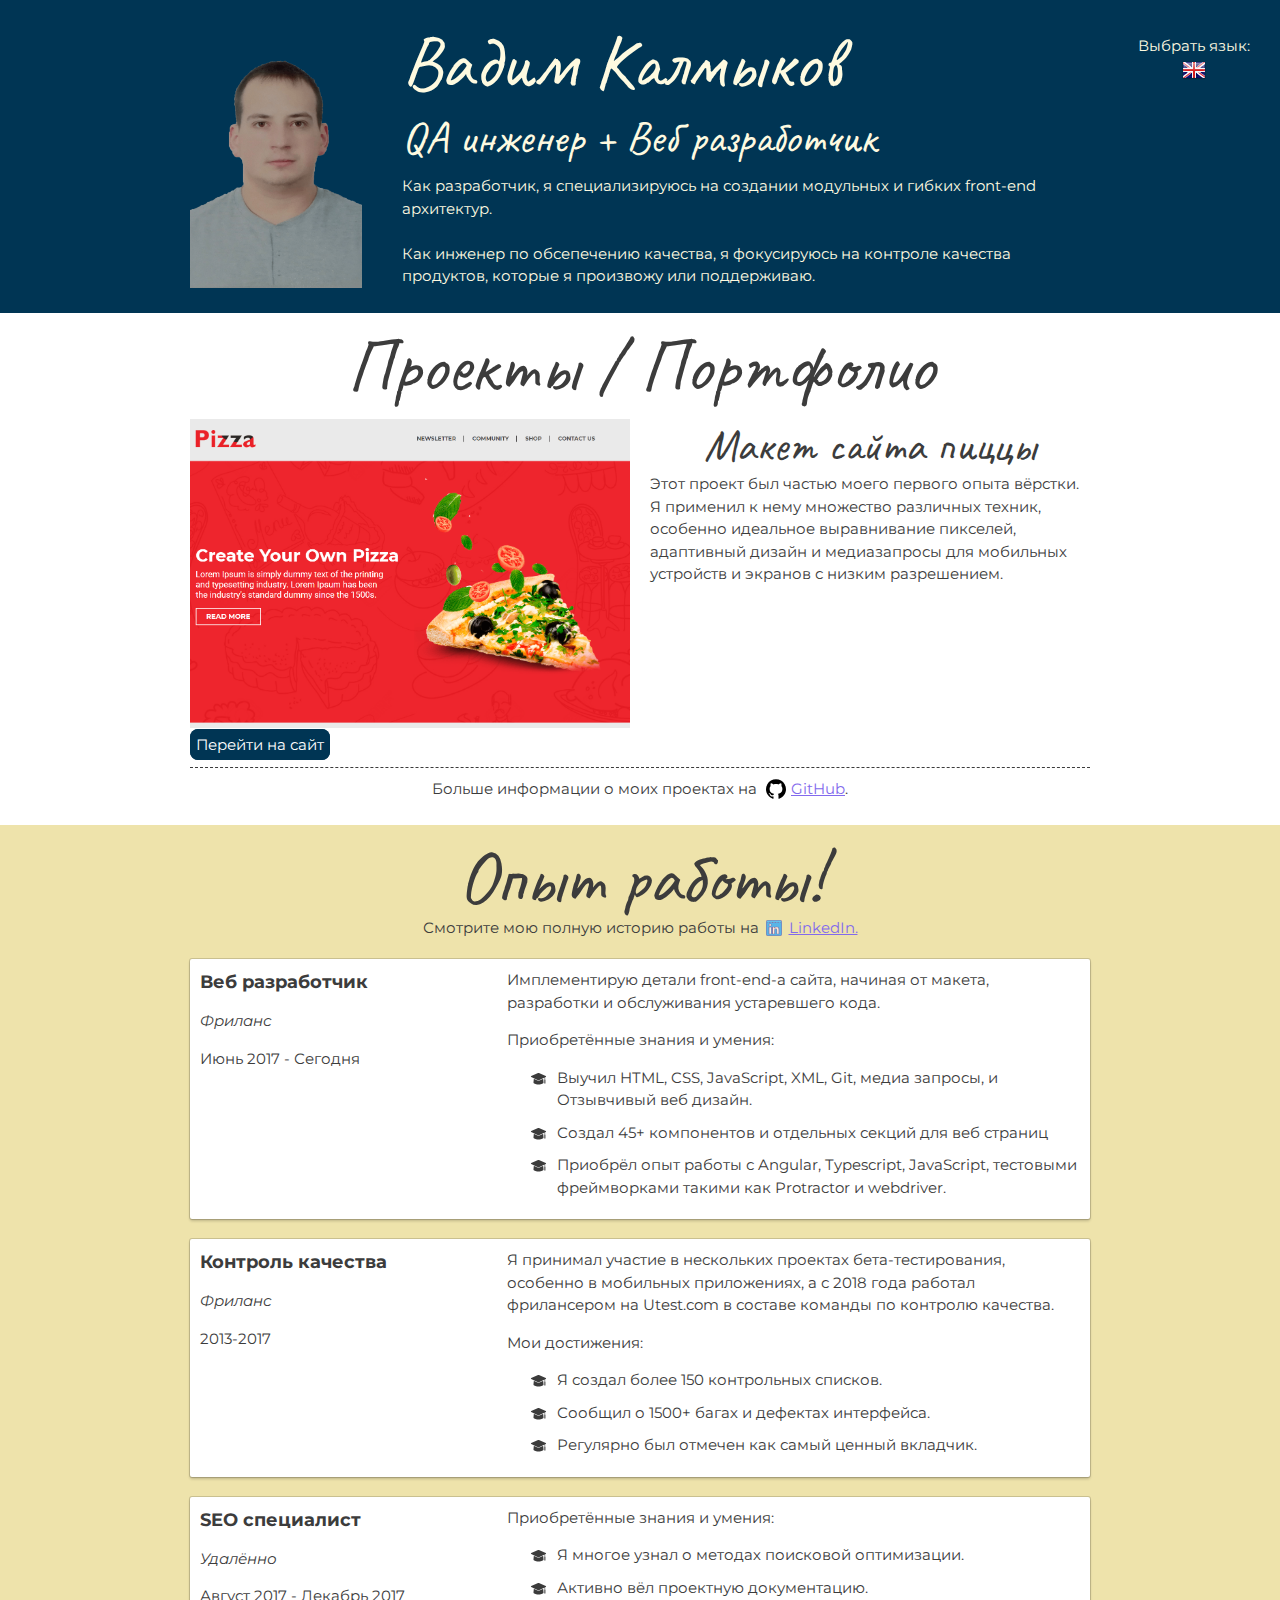
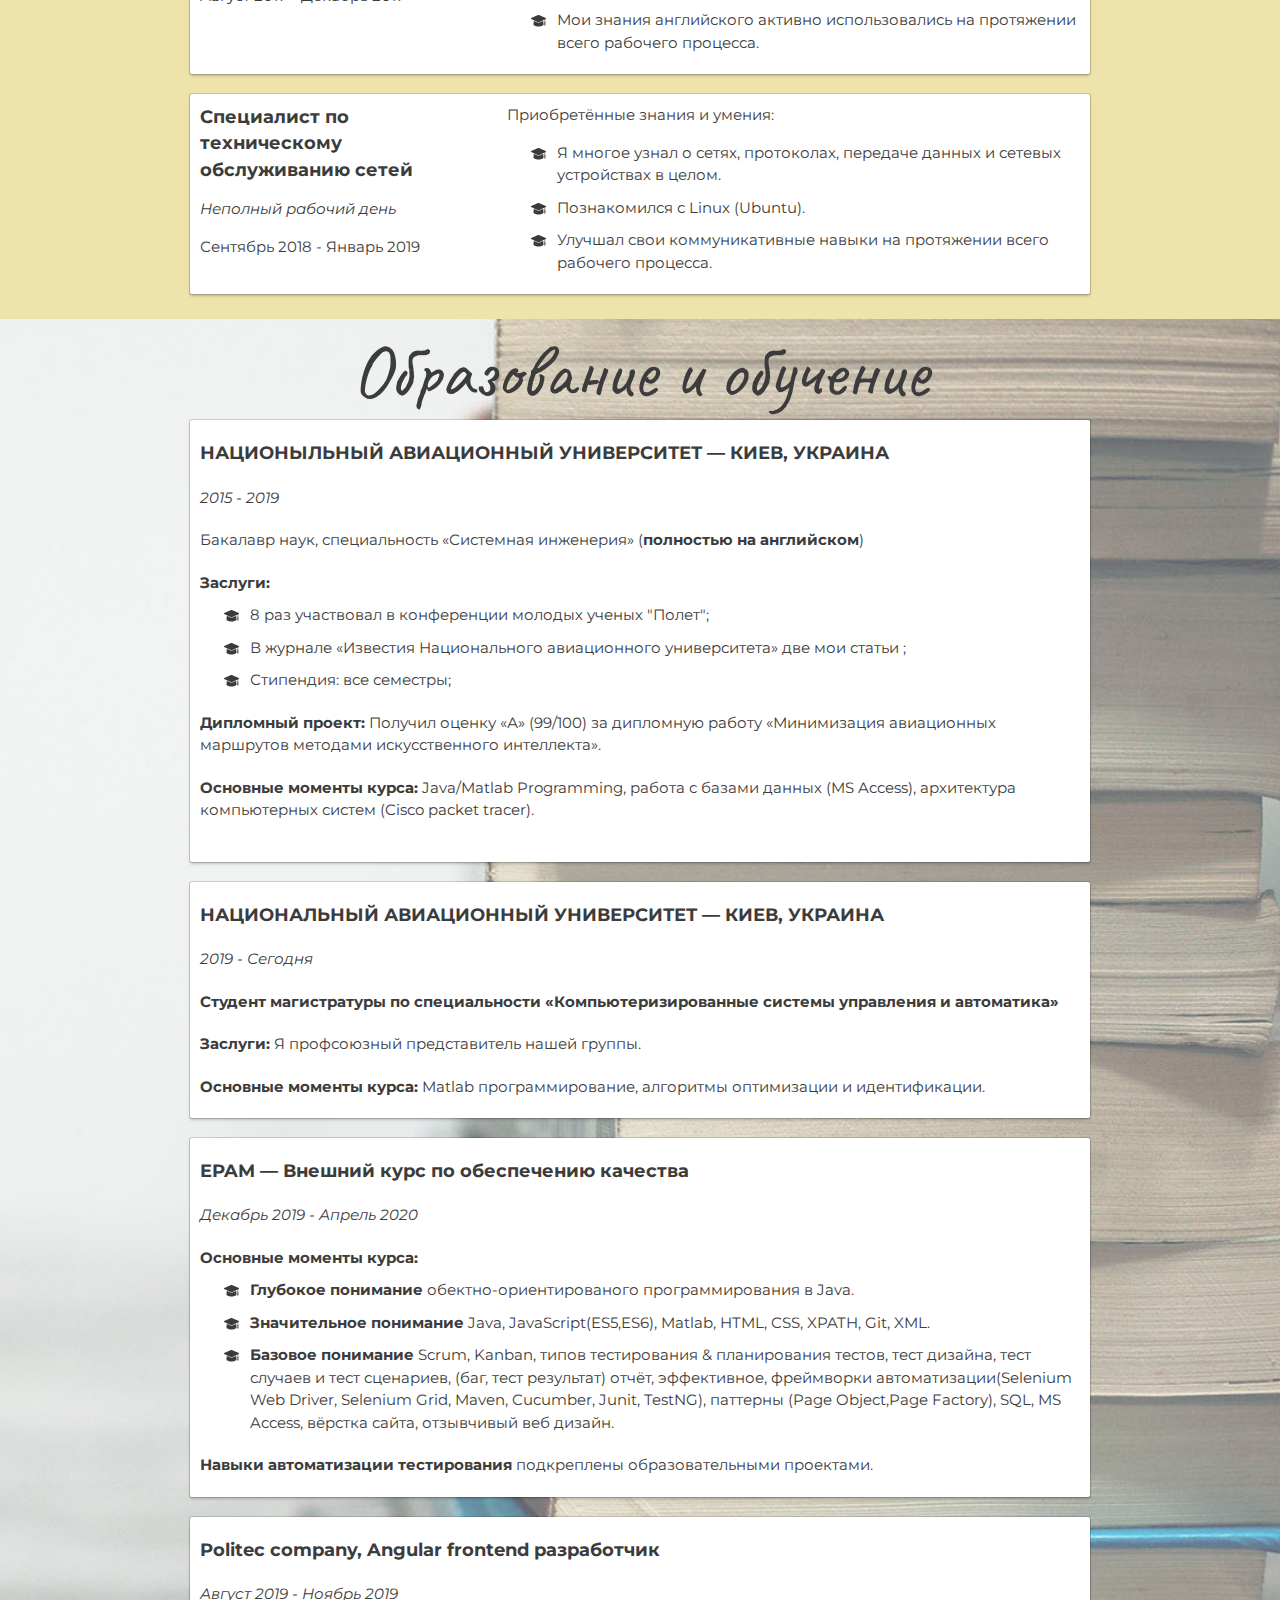
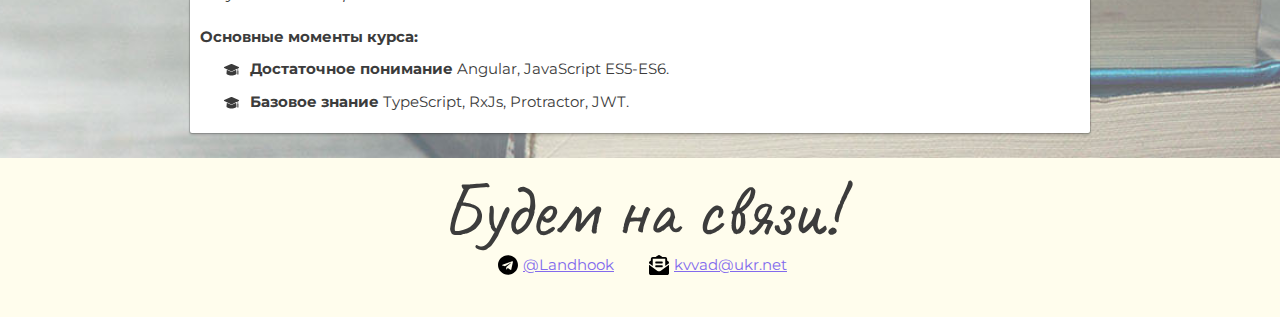
==== commit 172f8e7f: "mobile view added" ====
--- a/ru/ru.html
+++ b/ru/ru.html
@@ -3,6 +3,7 @@
 
 <head>
     <meta charset="UTF-8">
+    <meta name="viewport" content="width=device-width, initial-scale=1.0">
     <title>Vadym Kalmykov</title>
     <link href="https://fonts.googleapis.com/css?family=Caveat|Montserrat:400,600&display=swap" rel="stylesheet">
     <link rel="stylesheet" href="../styles.css">
@@ -113,50 +114,54 @@
                         </section>
                 </section>
                 <!-- ******************** Education & CERTIFICATIONS ******************** -->
-                <section class="education">
-                    <div class="content-wrap">
-                        <h1>Образование и обучение</h1>
-                        <section class="education-item shader">
-                            <h3>НАЦИОНЫЛЬНЫЙ АВИАЦИОННЫЙ УНИВЕРСИТЕТ — КИЕВ, УКРАИНА <span>2015 - 2019</span></h3>
-                            <p>Бакалавр наук, специальность «Системная инженерия» (<b>полностью на английском</b>)</p>
-                            <p><b>Заслуги:</b></p>
-                            <ul>
-                                <li class="li-marker li-education">8 раз участвовал в конференции молодых ученых "Полет";</li>
-                                <li class="li-marker li-education">В журнале «Известия Национального авиационного университета» две мои статьи ;</li>
-                                <li class="li-marker li-education">Стипендия: все семестры;</li>
-                            </ul>
-                            <p><b>Дипломный проект:</b> Получил оценку «А» (99/100) за дипломную работу «Минимизация авиационных маршрутов методами искусственного интеллекта».</p>
-                            <p><b>Основные моменты курса:</b> Java/Matlab Programming, работа с базами данных (MS Access), архитектура компьютерных систем (Cisco packet tracer).</p>
-                            </p>
-                        </section>
-                        <section class="education-item shader">
-                            <h3>НАЦИОНЫЛЬНЫЙ АВИАЦИОННЫЙ УНИВЕРСИТЕТ — КИЕВ, УКРАИНА <span>2019 - Сегодня</span></h3>
-                            <p><b>Студент магистратуры по специальности «Компьютеризированные системы управления и автоматика»</b></p>
-                            <p><b>Заслуги:</b> Я профсоюзный представитель нашей группы.</p>
-                            <p><b>Основные моменты курса:</b> Matlab программирование, алгоритмы оптимизации и идентификации.</p>
-                        </section>
-                        <section class="education-item shader">
-                            <h3>EPAM — Внешний курс по обеспечению качества <span>Декабрь 2019 - Апрель 2020</span></h3>
-                            <p><b>Основные моменты курса:</b></p>
-                            <ul>
-                                <li class="li-marker li-education"><b>Глубокое понимание</b> обектно-ориентированого программирования в Java.</li>
-                                <li class="li-marker li-education"><b>Значительное понимание</b> Java, JavaScript(ES5,ES6), Matlab, HTML, CSS, XPATH, Git, XML.</li>
-                                <li class="li-marker li-education"><b>Базовое понимание</b> Scrum, Kanban, типов тестирования & планирования тестов, тест дизайна, тест случаев и тест сценариев, (баг,
-                                    тест результат) отчёт, эффективное, фреймворки автоматизации(Selenium Web Driver, Selenium Grid, Maven, Cucumber, Junit,
-                                    TestNG), паттерны (Page Object,Page Factory), SQL, MS Access, вёрстка сайта, отзывчивый веб дизайн.</li>
-                            </ul>
-                            <p><b>Навыки автоматизации тестирования</b> подкреплены образовательными проектами.</ P>
-                        </section>
-                        <section class="education-item shader">
-                            <h3>Politec company, Angular frontend разработчик <span>Август 2019 - Ноябрь 2019</span></h3>
-                            <p><b>Основные моменты курса:</b></p>
-                            <ul>
-                                <li class="li-marker li-education"><b>Достаточное понимание</b> Angular, JavaScript ES5-ES6.</li>
-                                <li class="li-marker li-education"><b>Базовое знание</b> TypeScript, RxJs, Protractor, JWT.</li>
-                            </ul>
-                        </section>
-                    </div>
-                </section>
+                    <section class="education">
+                        <div class="content-wrap">
+                            <h1>Образование и обучение</h1>
+                            <section class="education-item shader">
+                                <h3>НАЦИОНЫЛЬНЫЙ АВИАЦИОННЫЙ УНИВЕРСИТЕТ — КИЕВ, УКРАИНА</h3>
+                                <p>2015 - 2019</p>
+                                <p>Бакалавр наук, специальность «Системная инженерия» (<b>полностью на английском</b>)</p>
+                                <p><b>Заслуги:</b></p>
+                                <ul>
+                                    <li class="li-marker li-education">8 раз участвовал в конференции молодых ученых "Полет";</li>
+                                    <li class="li-marker li-education">В журнале «Известия Национального авиационного университета» две мои статьи ;</li>
+                                    <li class="li-marker li-education">Стипендия: все семестры;</li>
+                                </ul>
+                                <p><b>Дипломный проект:</b> Получил оценку «А» (99/100) за дипломную работу «Минимизация авиационных маршрутов методами искусственного интеллекта».</p>
+                                <p><b>Основные моменты курса:</b> Java/Matlab Programming, работа с базами данных (MS Access), архитектура компьютерных систем (Cisco packet tracer).</p>
+                                </p>
+                            </section>
+                            <section class="education-item shader">
+                                <h3>НАЦИОНАЛЬНЫЙ АВИАЦИОННЫЙ УНИВЕРСИТЕТ — КИЕВ, УКРАИНА</h3>
+                                <p>2019 - Сегодня</p>
+                                <p><b>Студент магистратуры по специальности «Компьютеризированные системы управления и автоматика»</b></p>
+                                <p><b>Заслуги:</b> Я профсоюзный представитель нашей группы.</p>
+                                <p><b>Основные моменты курса:</b> Matlab программирование, алгоритмы оптимизации и идентификации.</p>
+                            </section>
+                            <section class="education-item shader">
+                                <h3>EPAM — Внешний курс по обеспечению качества</h3>
+                                <p>Декабрь 2019 - Апрель 2020</p>
+                                <p><b>Основные моменты курса:</b></p>
+                                <ul>
+                                    <li class="li-marker li-education"><b>Глубокое понимание</b> обектно-ориентированого программирования в Java.</li>
+                                    <li class="li-marker li-education"><b>Значительное понимание</b> Java, JavaScript(ES5,ES6), Matlab, HTML, CSS, XPATH, Git, XML.</li>
+                                    <li class="li-marker li-education"><b>Базовое понимание</b> Scrum, Kanban, типов тестирования & планирования тестов, тест дизайна, тест случаев и тест сценариев, (баг,
+                                        тест результат) отчёт, эффективное, фреймворки автоматизации(Selenium Web Driver, Selenium Grid, Maven, Cucumber, Junit,
+                                        TestNG), паттерны (Page Object,Page Factory), SQL, MS Access, вёрстка сайта, отзывчивый веб дизайн.</li>
+                                </ul>
+                                <p><b>Навыки автоматизации тестирования</b> подкреплены образовательными проектами.</ P>
+                            </section>
+                            <section class="education-item shader">
+                                <h3>Politec company, Angular frontend разработчик</h3>
+                                <p>Август 2019 - Ноябрь 2019</p>
+                                <p><b>Основные моменты курса:</b></p>
+                                <ul>
+                                    <li class="li-marker li-education"><b>Достаточное понимание</b> Angular, JavaScript ES5-ES6.</li>
+                                    <li class="li-marker li-education"><b>Базовое знание</b> TypeScript, RxJs, Protractor, JWT.</li>
+                                </ul>
+                            </section>
+                        </div>
+                    </section>
                 <!-- ******************** Contact Info ******************** -->
                 <footer class="contacts">
                     <div class="content-wrap">
--- a/styles.css
+++ b/styles.css
@@ -32,11 +32,6 @@
     line-height: 1.5;
 }
 
-h1 {
-    font-size: 5em;
-    line-height: 1;
-}
-
 h1,
 h2 {
     font-family: 'Caveat', cursive;
@@ -44,12 +39,15 @@
     margin: 0;
 }
 
+h1 {
+    font-size: 3em;
+}
+
 h2 {
-    font-size: 3em;
-    line-height: 1.2;
-}
-
-h3 + p {
+    font-size: 2em;
+}
+
+h3+p {
     font-style: italic;
 }
 
@@ -74,12 +72,22 @@
 }
 
 .content-wrap {
-    width: 900px;
+    max-width: 900px;
     margin: 0 auto;
-    padding: 30px 0;
+    padding: 25px 0;
+    width: 85%;
 }
 
 .content-wrap h1 {
+    text-align: center;
+}
+
+.content-wrap.content-header {
+    max-width: 900px;
+}
+
+.content-wrap>p {
+    margin: 10px 0 0 0;
     text-align: center;
 }
 
@@ -92,18 +100,14 @@
     border-radius: 2px;
 }
 
-.li-marker {
-    margin-bottom: 10px;
-}
-
 .li-marker:before {
     background-image: url(img/grad-hat.svg);
-    background-size: 17px 17px;
+    background-size: 10px 10px;
     background-repeat: no-repeat;
     display: inline-block;
-    width: 17px;
-    height: 17px;
-    margin: 0 10px -5px -27px;
+    width: 10px;
+    height: 10px;
+    margin: 1px 10px 0px -21px;
     content: "";
 }
 
@@ -114,36 +118,36 @@
 }
 
 #profile-pic {
-    max-width: 112%;
+    /*    display: none;*/
+    float: left;
+    width: 100px;
 }
 
 header h1,
 header h2 {
-    padding: 10px 10px 0 0;
-}
-
-.header-wrap h1{
+    padding: 10px 10px 10px 0;
+}
+
+.header-wrap h1 {
     text-align: left;
 }
 
 .lang {
     position: absolute;
-    padding: 35px 30px 0 0;
+    padding: 20px 10px 0 0;
     right: 0;
     text-align: center;
+}
+
+.lang p {
+    font-size: 0.5em;
 }
 
 .flag {
     padding: 40px;
 }
 
-.content-wrap.content-header {
-    display: grid;
-    width: 900px;
-    grid-template-columns: 1fr 4fr;
-    column-gap: 40px;
-    align-items: end;
-}
+
 
 /*-------------------------Projects------------------------------*/
 .portfolio {
@@ -151,48 +155,37 @@
 }
 
 .portfolio .btn {
-    color: #FF3A20;
-    border: 1px solid #EDFFD9;
-    background: #EDFFD9;
+    color: #fff;
+    border: 1px solid #003554;
+    background: #003554;
     padding: 5px;
     text-decoration: none;
     border-radius: 8px;
     transition: color 0.5s, background 0.5s;
-    display: inline-flex;
-    position: relative;
-    left: 5px;
-    bottom: 80px;
 }
 
 .portfolio .btn:hover {
     background: none;
-    color: #EDFFD9;
+    color: #003554;
+    border: 1px solid #003554;
 }
 
 .project-item {
-    overflow: hidden;
-    display: grid;
-    grid-template-columns:1fr 1fr;
-    grid-gap: 20px;
     border-bottom: 1px dashed #3C3C3C;
-    padding: 25px 0 0 0;
+    padding: 25px 0 10px 0;
 }
 
 .project-item img {
     width: 100%;
-    margin-right: 10px;
 }
 
 .project-item h2 {
     text-align: center;
 }
 
-
-.content-wrap>p {
-    margin: 10px 0;
-    text-align: center;
-}
-
+.project-description p {
+    margin-bottom: 10px;
+}
 
 /*-------------------------Work Experience------------------------------*/
 
@@ -208,12 +201,6 @@
     margin-bottom: 15px;
 }
 
-.work-section {
-    display: grid;
-    grid-template-columns: 1fr 2fr;
-    column-gap: 20px;
-}
-
 .work-section p {
     margin-bottom: 15px;
 }
@@ -224,7 +211,10 @@
 
 /*-------------------------Education------------------------------*/
 .education {
-    background: #C7E868;
+    background: #B9F978;
+    background-image: url(img/education.jpg);
+    background-size: cover;
+    background-position: top right;
 }
 
 .li-education {
@@ -237,7 +227,7 @@
 
 .education-item p,
 .education-item h3 {
-    padding: 10px 0;
+    padding: 3px 0;
 }
 
 .education-item span {
@@ -269,6 +259,186 @@
 }
 
 .link {
+    font-size: 0.7em;
     padding: 15px;
     display: inline-block;
+}
+
+/*------------------Responsive----------------*/
+@media screen and (min-width: 750px) {
+    footer {
+        text-align: center;
+    }
+
+    p {
+        font-size: 15px;
+    }
+
+    h1 {
+        font-size: 5em;
+        line-height: 0.75;
+    }
+
+    h2 {
+        font-size: 3em;
+        line-height: 1.2;
+    }
+
+    .lang {
+        position: absolute;
+        padding: 35px 30px 0 0;
+        right: 0;
+        text-align: center;
+    }
+
+    .lang p {
+        font-size: 1em;
+    }
+
+    .project-item {
+        overflow: hidden;
+        display: grid;
+        grid-template-columns: 1fr 1fr;
+        grid-gap: 20px;
+    }
+
+    .work-section {
+        display: grid;
+        grid-template-columns: 1fr 2fr;
+        column-gap: 20px;
+    }
+
+    .education-item p,
+    .education-item h3 {
+        padding: 10px 0;
+    }
+
+    .content-wrap.content-header {
+        display: grid;
+        grid-template-columns: 1fr 4fr;
+        column-gap: 40px;
+        align-items: end;
+    }
+
+    .link {
+        font-size: 1em;
+    }
+
+    .li-marker {
+        margin-bottom: 10px;
+    }
+
+    .li-marker:before {
+        background-image: url(img/grad-hat.svg);
+        background-size: 17px 17px;
+        background-repeat: no-repeat;
+        display: inline-block;
+        width: 17px;
+        height: 17px;
+        margin: 0 10px -5px -27px;
+        content: "";
+    }
+
+    #profile-pic {
+        width: 100%;
+    }
+}
+
+@media screen and (max-width: 1000px) {
+    h1 {
+        font-size: 4em;
+    }
+
+    h2 {
+        font-size: 2em;
+    }
+
+    #profile-pic {
+        float: left;
+        max-width: 100%;
+        margin-right: 10px;
+    }
+
+    header h1,
+    header h2 {
+        padding: 0px 10px 10px 0;
+    }
+
+    .content-wrap.content-header {
+        grid-template-columns: 1.1fr 4fr;
+        grid-gap: 10px;
+    }
+}
+
+@media screen and (max-width: 560px) {
+    h1 {
+        font-size: 2.2em;
+    }
+
+    h2 {
+        font-size: 1.8em;
+    }
+
+    .header-wrap p {
+        font-size: 1em;
+        padding-top: 30px;
+    }
+}
+
+@media screen and (max-width: 520px) {
+    .header-wrap p {
+        padding-top: 0px;
+    }
+
+    .lang {
+        position: absolute;
+        padding: 5px 10px 0 0;
+        right: 0;
+        text-align: center;
+    }
+
+    .lang p {
+        font-size: 0.5em;
+    }
+
+    .flag {
+        padding: 0px;
+    }
+}
+
+@media screen and (max-width: 370px) {
+
+    header h1,
+    header h2 {
+        padding: 14px 10px 10px 0;
+    }
+}
+
+@media screen and (max-width: 300px) {
+    h1 {
+        font-size: 1.7em;
+    }
+
+    h2 {
+        font-size: 1.2em;
+    }
+
+    h3 {
+        font-size: 0.8em;
+    }
+
+    p,
+    li {
+        font-size: 0.5em;
+    }
+
+    .logo {
+        width: 10px;
+        height: 10px;
+        margin-bottom: -3px;
+    }
+
+    footer .logo {
+        margin-bottom: -4px;
+    }
 }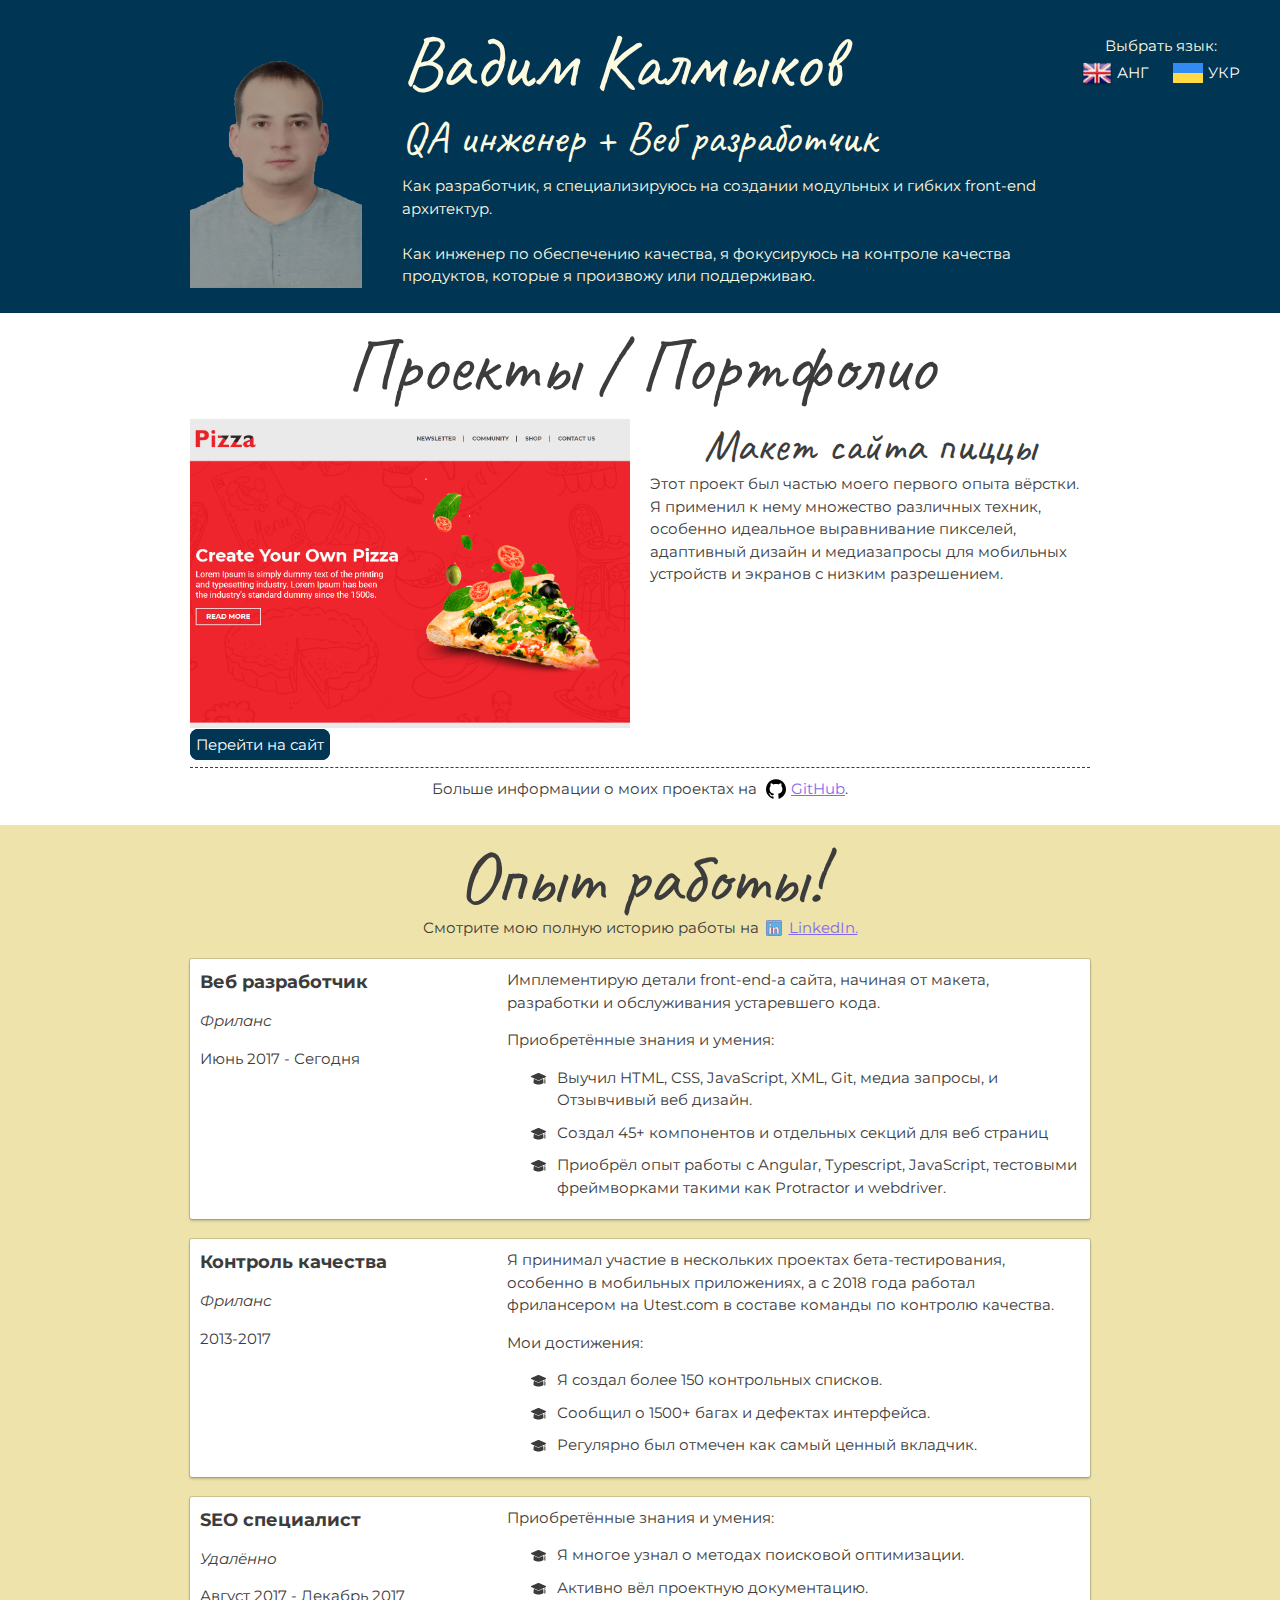
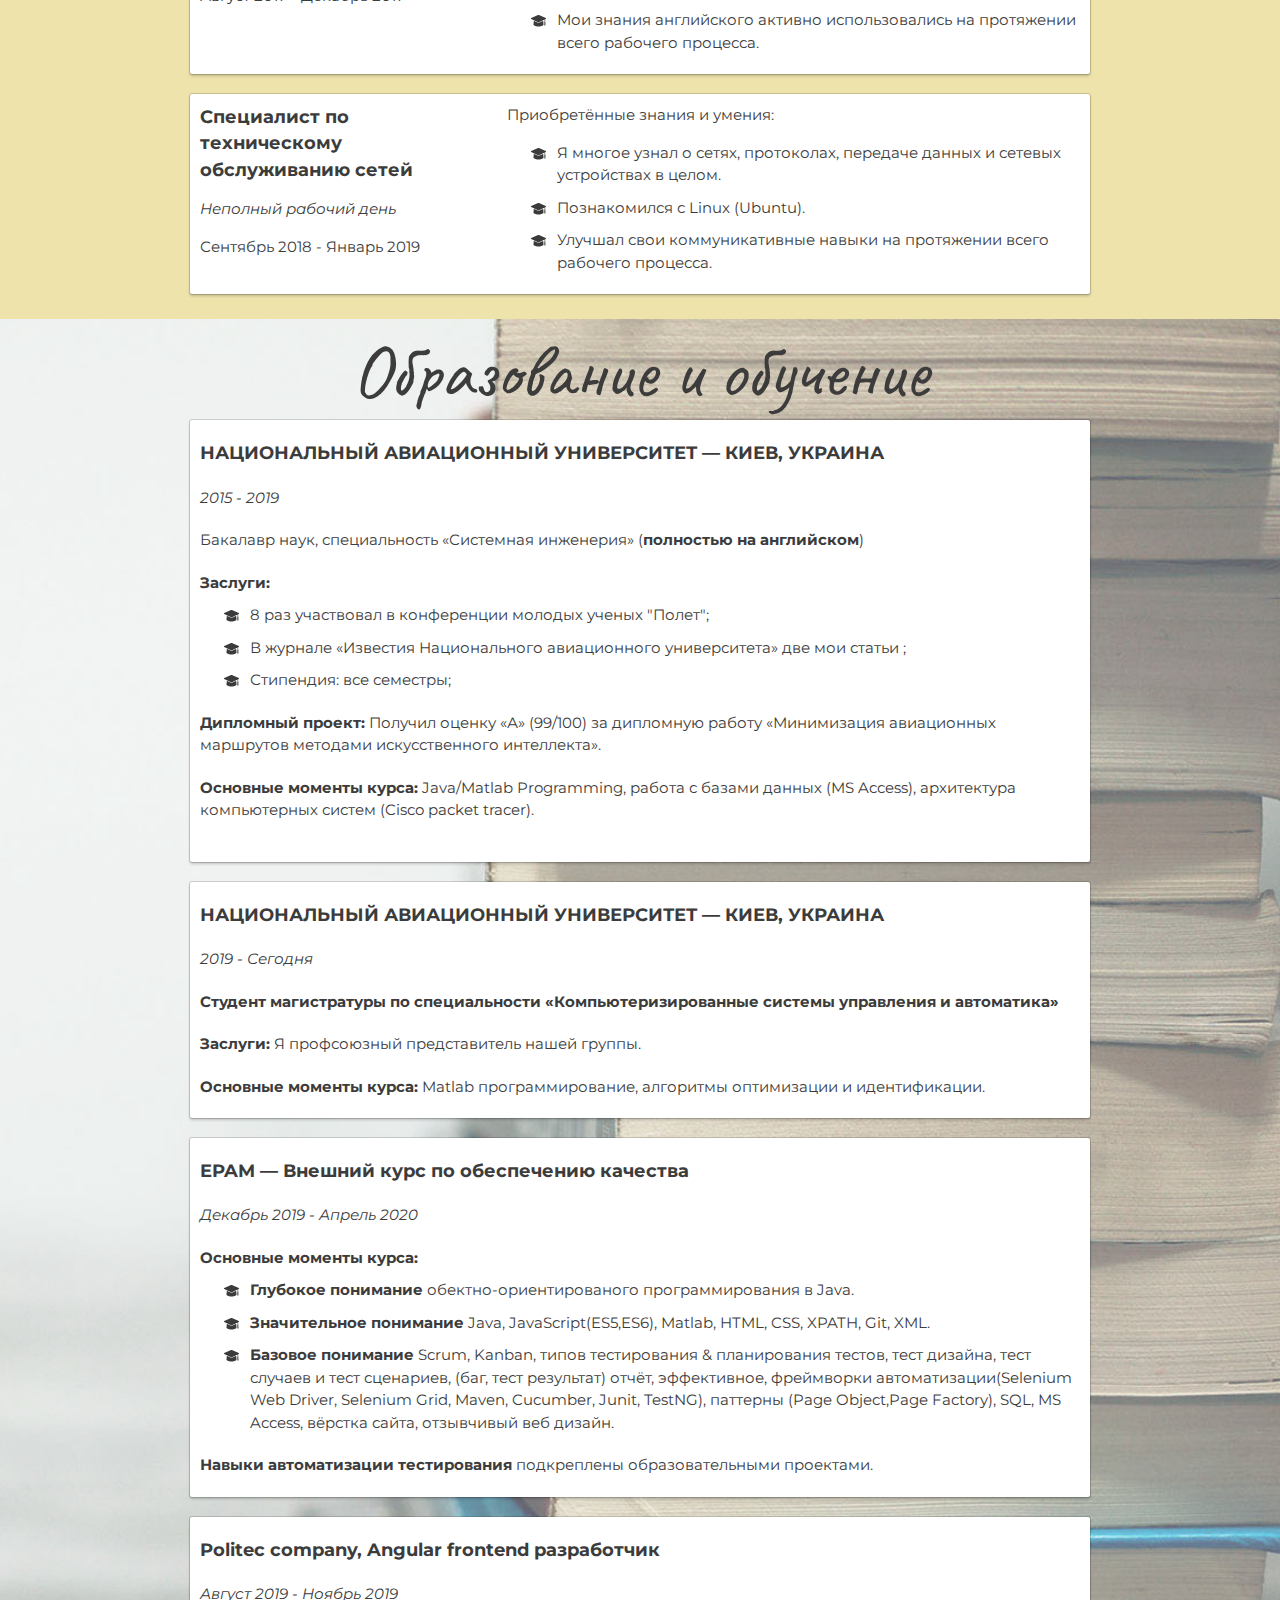
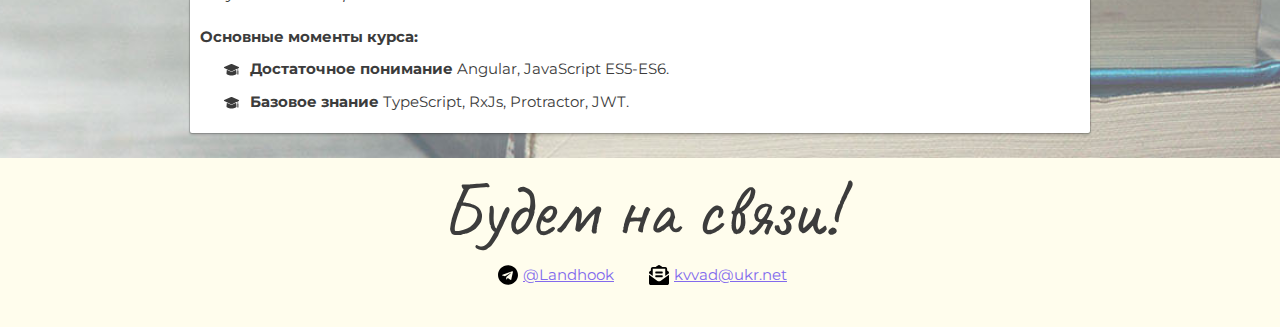
==== commit f7fd9317: "Ukrainian localization added" ====
--- a/ru/ru.html
+++ b/ru/ru.html
@@ -17,14 +17,15 @@
                 <header>
                     <div class="lang">
                         <p>Выбрать язык:</p>
-                        <a href="../index.html" class="flag"><img src="../img/uk.png" alt="English"></a>
+                        <a href="../index.html" class="flag"><img src="../img/uk.png" alt="English">АНГ</a>
+                        <a href="../ua/ua.html" class="flag"><img src="../img/ukraine.svg" alt="Ukraine">УКР</a>
                     </div>
                     <div class="content-wrap content-header">
                         <img src="../img/kalmykov.png" id="profile-pic">
                         <div class="header-wrap">
                             <h1>Вадим Калмыков</h1>
                             <h2>QA инженер + Веб разработчик</h2>
-                            <p>Как разработчик, я специализируюсь на создании модульных и гибких front-end архитектур. <br><br> Как инженер по обсепечению качества, я фокусируюсь на контроле качества продуктов, которые я произвожу или поддерживаю.</p>
+                            <p>Как разработчик, я специализируюсь на создании модульных и гибких front-end архитектур. <br><br> Как инженер по обеспечению качества, я фокусируюсь на контроле качества продуктов, которые я произвожу или поддерживаю.</p>
                         </div>
                     </div>
                 </header>
@@ -118,7 +119,7 @@
                         <div class="content-wrap">
                             <h1>Образование и обучение</h1>
                             <section class="education-item shader">
-                                <h3>НАЦИОНЫЛЬНЫЙ АВИАЦИОННЫЙ УНИВЕРСИТЕТ — КИЕВ, УКРАИНА</h3>
+                                <h3>НАЦИОНАЛЬНЫЙ АВИАЦИОННЫЙ УНИВЕРСИТЕТ — КИЕВ, УКРАИНА</h3>
                                 <p>2015 - 2019</p>
                                 <p>Бакалавр наук, специальность «Системная инженерия» (<b>полностью на английском</b>)</p>
                                 <p><b>Заслуги:</b></p>
@@ -149,7 +150,7 @@
                                         тест результат) отчёт, эффективное, фреймворки автоматизации(Selenium Web Driver, Selenium Grid, Maven, Cucumber, Junit,
                                         TestNG), паттерны (Page Object,Page Factory), SQL, MS Access, вёрстка сайта, отзывчивый веб дизайн.</li>
                                 </ul>
-                                <p><b>Навыки автоматизации тестирования</b> подкреплены образовательными проектами.</ P>
+                                <p><b>Навыки автоматизации тестирования</b> подкреплены образовательными проектами.</p>
                             </section>
                             <section class="education-item shader">
                                 <h3>Politec company, Angular frontend разработчик</h3>
--- a/styles.css
+++ b/styles.css
@@ -140,14 +140,22 @@
 }
 
 .lang p {
-    font-size: 0.5em;
+    font-size: 1em;
 }
 
 .flag {
-    padding: 40px;
-}
-
-
+    padding: 10px;
+    width: 20px;
+    color: white;
+    text-decoration: none;
+}
+
+.flag img {
+    display: inline-block;
+    margin-bottom: -10px;
+    margin-right: 5px;
+    width: 30px;
+}
 
 /*-------------------------Projects------------------------------*/
 .portfolio {
@@ -242,6 +250,7 @@
 
 .contacts h1 {
     color: #3C3C3C;
+    padding-bottom: 10px;
 }
 
 .logo {
@@ -289,10 +298,6 @@
         padding: 35px 30px 0 0;
         right: 0;
         text-align: center;
-    }
-
-    .lang p {
-        font-size: 1em;
     }
 
     .project-item {
@@ -370,6 +375,24 @@
     }
 }
 
+@media screen and (max-width: 670px) {
+
+    .lang p,
+    .lang a {
+        display: block;
+        font-size: 0.5em;
+    }
+
+    .flag img {
+        width: 15px;
+        margin-bottom: -4px;
+    }
+
+    .flag {
+        width: 40px;
+    }
+}
+
 @media screen and (max-width: 560px) {
     h1 {
         font-size: 2.2em;
@@ -402,7 +425,8 @@
     }
 
     .flag {
-        padding: 0px;
+        float:right;
+        padding: 5px;
     }
 }
 
@@ -410,11 +434,26 @@
 
     header h1,
     header h2 {
-        padding: 14px 10px 10px 0;
-    }
-}
-
-@media screen and (max-width: 300px) {
+        padding: 20px 10px 5px 0;
+    }
+
+    h1 {
+        font-size: 1.8em;
+    }
+
+    h2 {
+        font-size: 1.3em;
+    }
+
+}
+
+@media screen and (max-width: 330px) {
+
+    header h1,
+    header h2 {
+        padding: 20px 10px 10px 0;
+    }
+
     h1 {
         font-size: 1.7em;
     }
@@ -441,4 +480,18 @@
     footer .logo {
         margin-bottom: -4px;
     }
+}
+
+@media screen and (max-width: 305px) {
+    .header-wrap p {
+        padding-top: 0;
+    }
+
+    .header-wrap h1 {
+        margin-bottom: -20px;
+    }
+
+    .header-wrap h2 {
+        padding-top: 50px;
+    }
 }